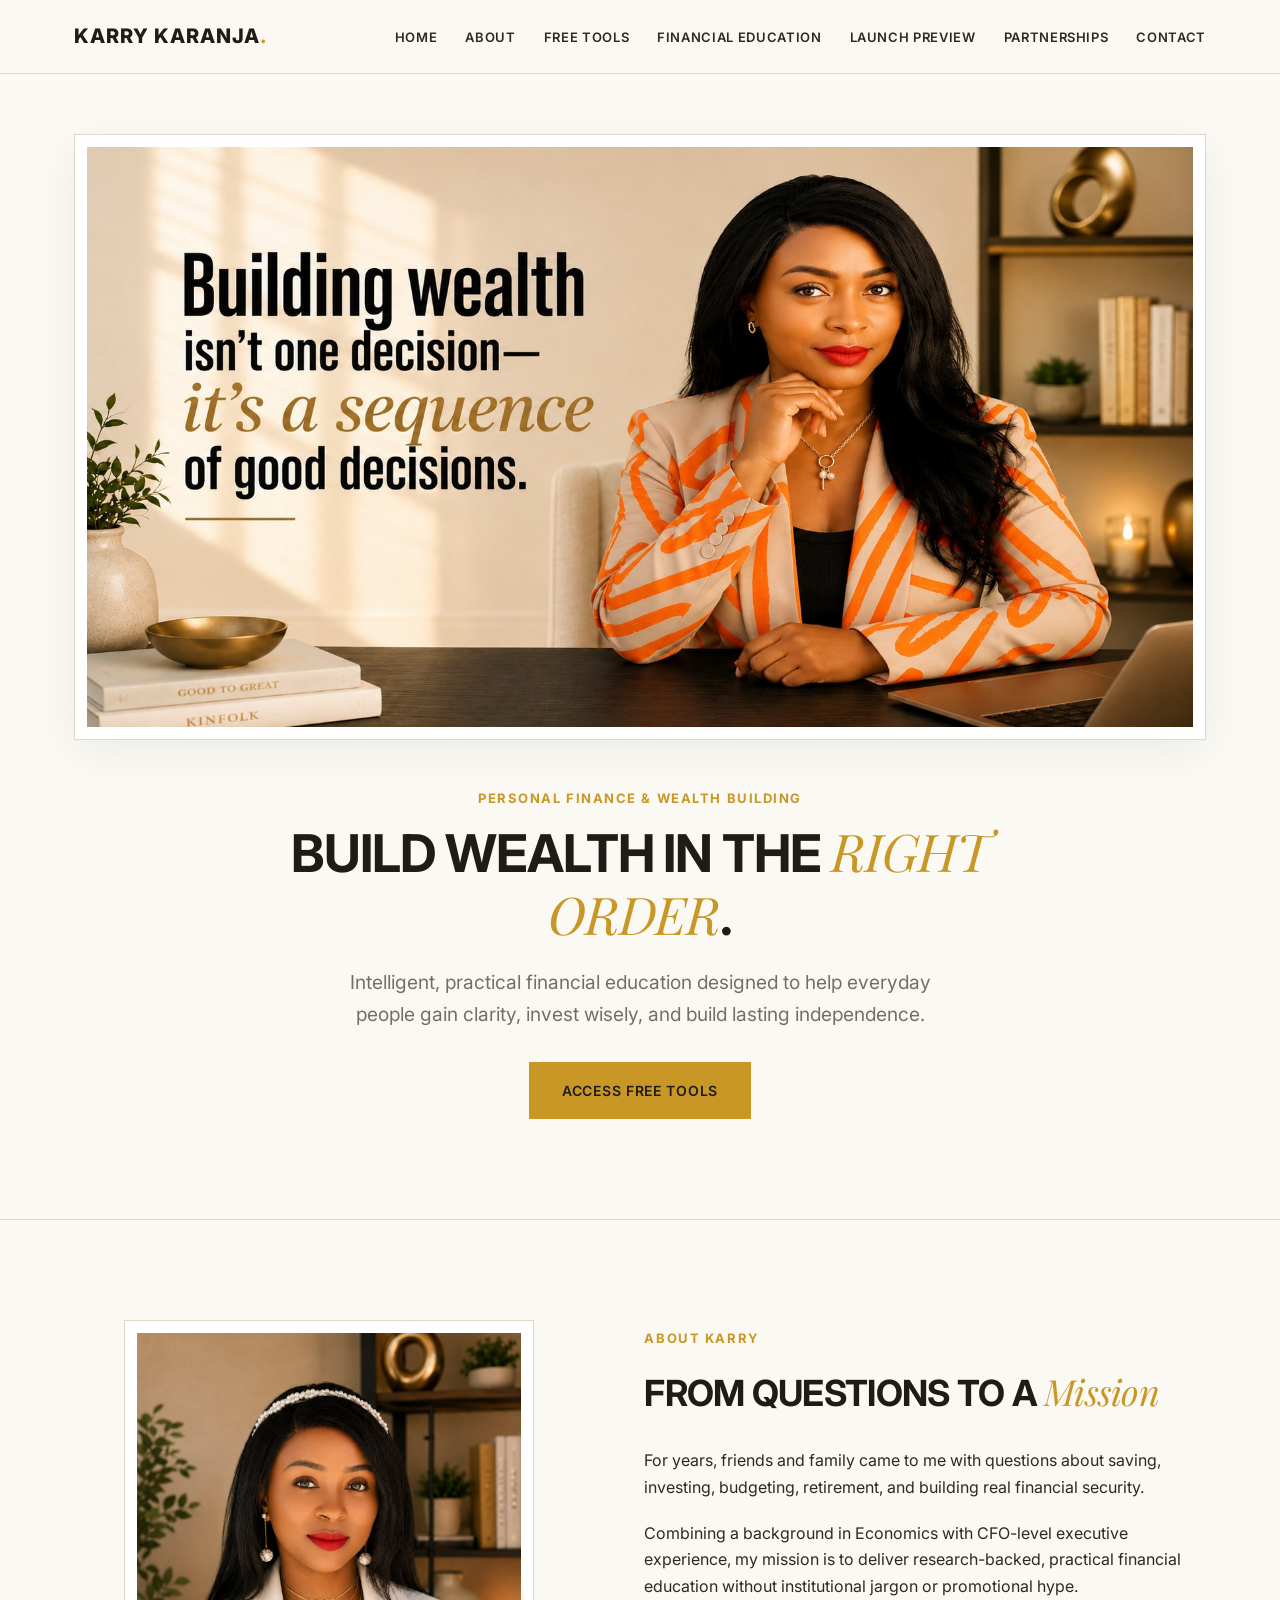
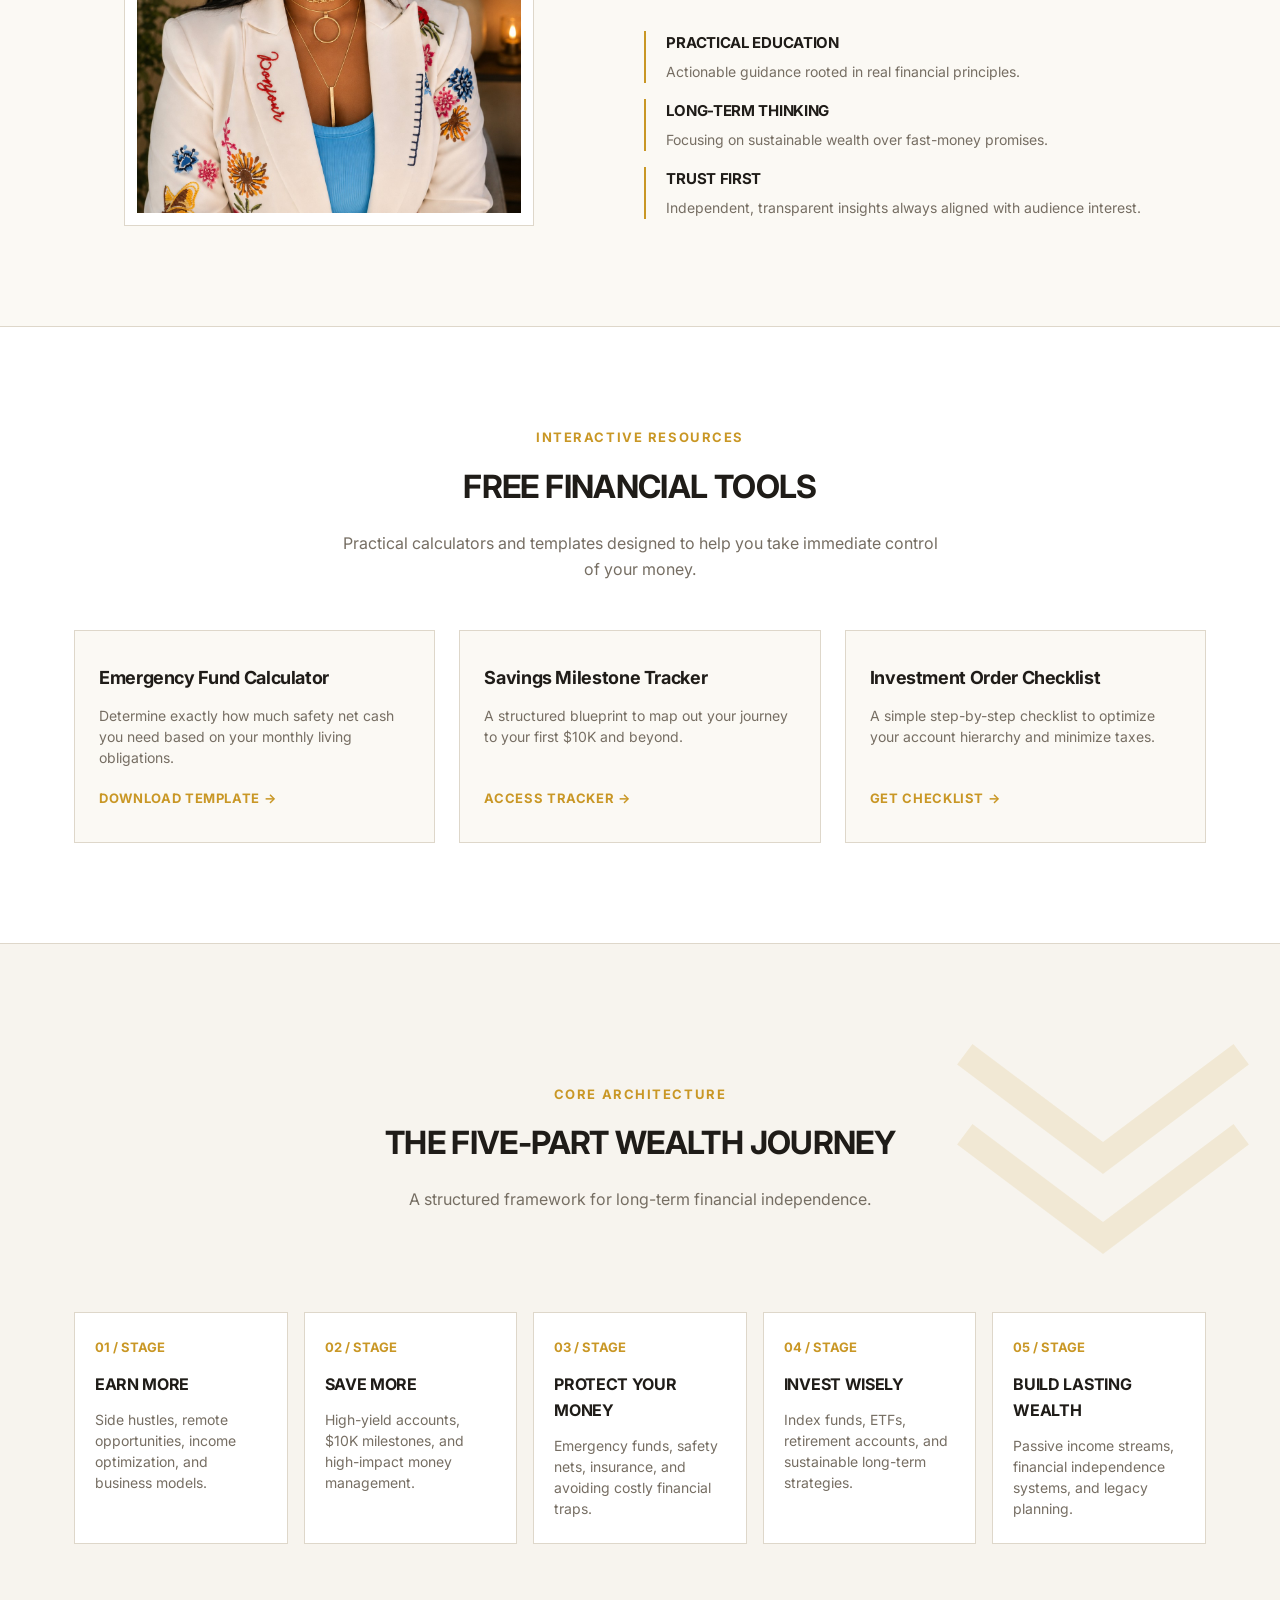
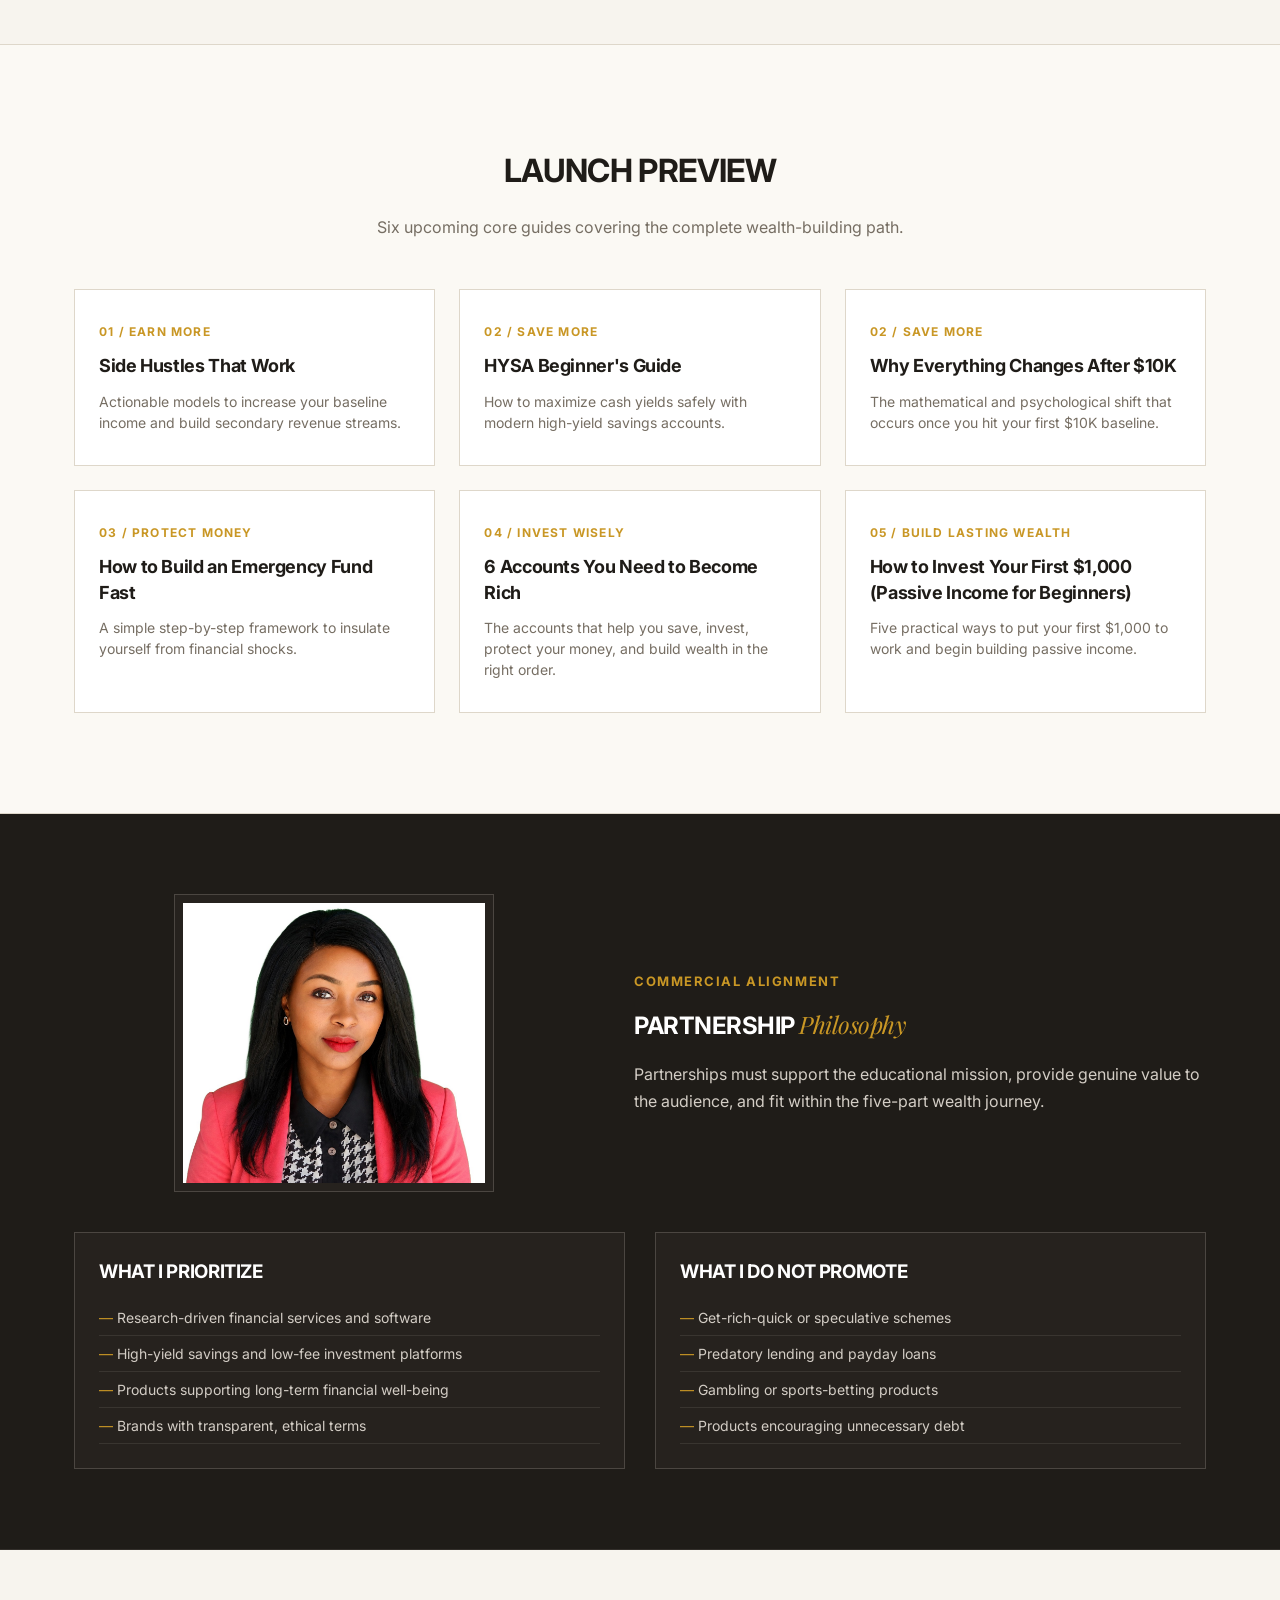
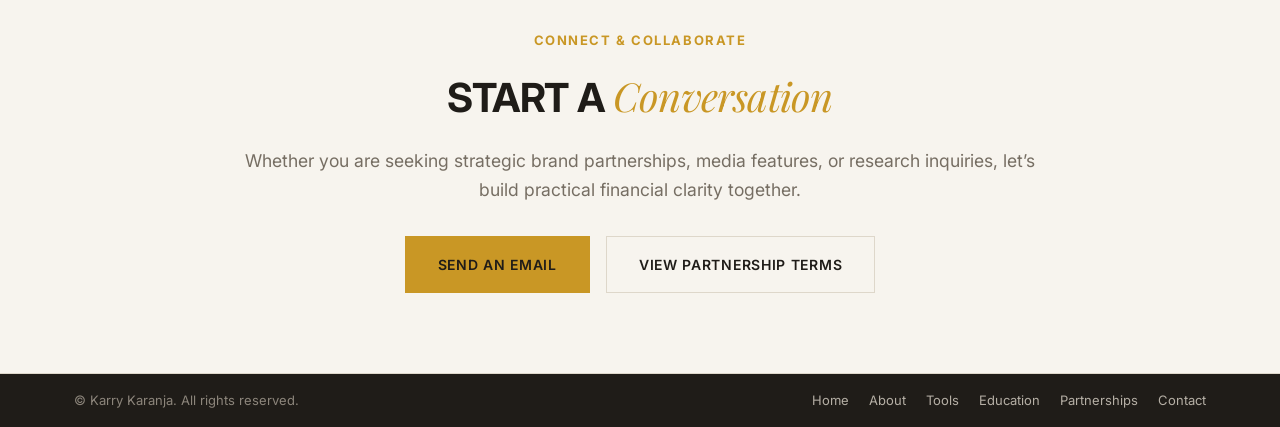
==== index.html @ 1a150bda "Update index.html" ====
<!DOCTYPE html>
<html lang="en">
<head>
    <meta charset="UTF-8">
    <meta name="viewport" content="width=device-width, initial-scale=1.0">
    <title>Karry Karanja — Personal Finance & Wealth Building</title>

    <!-- Google Fonts -->
    <link rel="preconnect" href="https://fonts.googleapis.com">
    <link rel="preconnect" href="https://fonts.gstatic.com" crossorigin>
    <link href="https://fonts.googleapis.com/css2?family=Inter:wght@400;500;600;700;800&family=Playfair+Display:ital,wght@0,600;1,400&display=swap" rel="stylesheet">
    
    <style>
        /* ----------------------------------------------------
           1. BRAND COLOUR SYSTEM
        ---------------------------------------------------- */
        :root {
            --mustard: #C99725;
            --ivory: #FBF9F4;
            --white: #FFFFFF;
            --black: #1F1C18;
            --charcoal: #2D2924;
            --muted-charcoal: #766E63;
            --soft-ivory: #F7F4EE;
            --mustard-tint: #F3E8CD;
            --border: #DED7CA;
            
            --font-sans: 'Inter', -apple-system, BlinkMacSystemFont, sans-serif;
            --font-serif: 'Playfair Display', Georgia, serif;
        }

        /* ----------------------------------------------------
           2. BASE STYLES
        ---------------------------------------------------- */
        * {
            box-sizing: border-box;
            margin: 0;
            padding: 0;
        }

        html {
            scroll-behavior: smooth;
        }

        body {
            background-color: var(--ivory);
            color: var(--charcoal);
            font-family: var(--font-sans);
            font-size: 16px;
            line-height: 1.65;
            -webkit-font-smoothing: antialiased;
            overflow-x: hidden;
        }

        a {
            color: inherit;
            text-decoration: none;
        }

        img {
            width: 100%;
            height: auto;
            display: block;
            object-fit: cover;
        }

        .container {
            max-width: 1180px;
            margin: 0 auto;
            padding: 0 24px;
        }

        /* Typography */
        h1, h2, h3, h4 {
            color: var(--black);
            font-weight: 700;
            letter-spacing: -0.02em;
            text-transform: uppercase;
        }

        .serif-accent {
            font-family: var(--font-serif);
            font-style: italic;
            font-weight: 400;
            text-transform: none;
            color: var(--mustard);
        }

        .eyebrow {
            font-size: 0.8125rem;
            font-weight: 700;
            text-transform: uppercase;
            letter-spacing: 0.12em;
            color: var(--mustard);
            margin-bottom: 12px;
            display: block;
        }

        /* Buttons */
        .btn {
            display: inline-block;
            background-color: var(--mustard);
            color: var(--black);
            font-weight: 600;
            font-size: 0.875rem;
            letter-spacing: 0.05em;
            text-transform: uppercase;
            padding: 16px 32px;
            border: 1px solid var(--mustard);
            transition: all 0.3s cubic-bezier(0.16, 1, 0.3, 1);
            cursor: pointer;
        }

        .btn:hover {
            background-color: var(--black);
            color: var(--white);
            border-color: var(--black);
            transform: translateY(-2px);
            box-shadow: 0 4px 12px rgba(0,0,0,0.15);
        }

        /* ----------------------------------------------------
           3. ANIMATION CLASSES
        ---------------------------------------------------- */
        .fade-in {
            opacity: 0;
            transform: translateY(30px);
            transition: opacity 0.8s ease-out, transform 0.8s ease-out;
        }

        .fade-in.appear {
            opacity: 1;
            transform: translateY(0);
        }

        .stagger-1 { transition-delay: 0.1s; }
        .stagger-2 { transition-delay: 0.2s; }
        .stagger-3 { transition-delay: 0.3s; }
        .stagger-4 { transition-delay: 0.4s; }
        .stagger-5 { transition-delay: 0.5s; }
        .stagger-6 { transition-delay: 0.6s; }

        /* ----------------------------------------------------
           4. NAVIGATION & MOBILE MENU
        ---------------------------------------------------- */
        .site-header {
            background-color: rgba(251, 249, 244, 0.95);
            backdrop-filter: blur(8px);
            border-bottom: 1px solid var(--border);
            position: sticky;
            top: 0;
            z-index: 1000;
            padding: 20px 0;
        }

        .nav-wrapper {
            display: flex;
            justify-content: space-between;
            align-items: center;
            position: relative;
        }

        .logo {
            font-weight: 800;
            font-size: 1.25rem;
            letter-spacing: 0.05em;
            color: var(--black);
        }

        .logo span {
            color: var(--mustard);
        }

        .nav-links {
            display: flex;
            gap: 28px;
            list-style: none;
            align-items: center;
        }

        .nav-links a {
            font-size: 0.8125rem;
            font-weight: 600;
            text-transform: uppercase;
            letter-spacing: 0.05em;
            color: var(--charcoal);
            position: relative;
            padding-bottom: 4px;
        }

        .nav-links a::after {
            content: '';
            position: absolute;
            bottom: 0;
            left: 0;
            width: 0%;
            height: 2px;
            background-color: var(--mustard);
            transition: width 0.3s ease;
        }

        .nav-links a:hover::after {
            width: 100%;
        }

        .mobile-menu-toggle {
            display: none;
            width: 44px;
            height: 44px;
            border: 1px solid var(--border);
            background-color: var(--white);
            color: var(--black);
            align-items: center;
            justify-content: center;
            flex-direction: column;
            gap: 5px;
            cursor: pointer;
            transition: all 0.3s ease;
            z-index: 1001;
        }

        .mobile-menu-toggle span {
            display: block;
            width: 22px;
            height: 2px;
            background-color: var(--black);
            transition: all 0.3s ease;
        }

        /* ----------------------------------------------------
           5. HERO SECTION (HOME)
        ---------------------------------------------------- */
        .hero-standalone {
            padding: 60px 0 100px;
            border-bottom: 1px solid var(--border);
        }

        .hero-full-image-frame {
            width: 100%;
            max-width: 1180px;
            margin: 0 auto 48px auto;
            border: 1px solid var(--border);
            background-color: var(--white);
            padding: 12px;
            box-shadow: 0 12px 40px rgba(0,0,0,0.06);
            overflow: hidden;
            position: relative;
            transition: border-color 0.5s ease, box-shadow 0.5s ease;
        }

        .hero-full-image-frame:hover {
            border-color: var(--mustard);
            box-shadow: 0 20px 50px rgba(201, 151, 37, 0.12);
        }

        .hero-img-wrapper {
            overflow: hidden;
            width: 100%;
            height: 100%;
            position: relative;
        }

        .hero-full-image-frame img {
            width: 100%;
            height: auto;
            max-height: 580px;
            object-fit: cover;
            transform: scale(1.04);
            transition: transform 1.2s cubic-bezier(0.16, 1, 0.3, 1), filter 1.2s ease;
            filter: brightness(0.98);
        }

        .hero-full-image-frame.appear img {
            transform: scale(1);
            filter: brightness(1);
        }

        .hero-header-block {
            max-width: 860px;
            margin: 0 auto;
            text-align: center;
        }

        .hero-standalone .hero-title {
            font-size: 3.25rem;
            line-height: 1.15;
            margin-bottom: 20px;
        }

        .hero-standalone .hero-lead {
            font-size: 1.2rem;
            color: var(--muted-charcoal);
            margin: 0 auto 32px auto;
            max-width: 640px;
        }

        /* ----------------------------------------------------
           6. ABOUT SECTION
        ---------------------------------------------------- */
        .section-about {
            padding: 100px 0;
            border-bottom: 1px solid var(--border);
        }

        .about-grid {
            display: grid;
            grid-template-columns: 1fr 1.1fr;
            gap: 60px;
            align-items: center;
        }

        .about-image-frame {
            border: 1px solid var(--border);
            padding: 12px;
            background-color: var(--white);
            max-width: 420px;
            margin: 0 auto;
        }

        .about-image-crop {
            width: 100%;
            height: 480px;
            overflow: hidden;
        }

        .about-image-crop img {
            width: 100%;
            height: 100%;
            object-fit: cover;
            object-position: center 15%;
        }

        .about-content h2 {
            font-size: 2.25rem;
            margin-bottom: 24px;
        }

        .about-content p {
            margin-bottom: 20px;
            color: var(--charcoal);
        }

        .principles-list {
            margin-top: 32px;
            display: grid;
            gap: 16px;
        }

        .principle-item {
            padding-left: 20px;
            border-left: 2px solid var(--mustard);
        }

        .principle-item h4 {
            font-size: 0.9375rem;
            margin-bottom: 4px;
        }

        .principle-item p {
            font-size: 0.875rem;
            color: var(--muted-charcoal);
            margin: 0;
        }

        /* ----------------------------------------------------
           7. FREE TOOLS SECTION
        ---------------------------------------------------- */
        .section-tools {
            padding: 100px 0;
            background-color: var(--white);
            border-bottom: 1px solid var(--border);
        }

        .tools-grid {
            display: grid;
            grid-template-columns: repeat(3, 1fr);
            gap: 24px;
            margin-top: 48px;
        }

        .tool-card {
            background-color: var(--ivory);
            border: 1px solid var(--border);
            padding: 32px 24px;
            transition: all 0.3s ease;
            display: flex;
            flex-direction: column;
            justify-content: space-between;
        }

        .tool-card:hover {
            transform: translateY(-4px);
            border-color: var(--mustard);
            box-shadow: 0 8px 20px rgba(0,0,0,0.04);
        }

        .tool-card h3 {
            font-size: 1.125rem;
            margin-bottom: 12px;
            text-transform: none;
        }

        .tool-card p {
            font-size: 0.875rem;
            color: var(--muted-charcoal);
            line-height: 1.5;
            margin-bottom: 20px;
        }

        .tool-link {
            font-size: 0.8125rem;
            font-weight: 700;
            text-transform: uppercase;
            letter-spacing: 0.05em;
            color: var(--mustard);
            display: inline-flex;
            align-items: center;
            gap: 6px;
        }

        /* ----------------------------------------------------
           8. FINANCIAL EDUCATION (WEALTH JOURNEY)
        ---------------------------------------------------- */
        .section-journey {
            padding: 100px 0;
            background-color: var(--soft-ivory);
            border-bottom: 1px solid var(--border);
            position: relative;
            overflow: hidden;
        }

        .journey-header-wrap {
            position: relative;
            padding: 40px 20px;
            margin-bottom: 40px;
        }

        .chevron-watermark {
            position: absolute;
            top: 50%;
            right: -5%;
            transform: translateY(-50%);
            width: 320px;
            height: auto;
            opacity: 0.12;
            pointer-events: none;
            z-index: 1;
        }

        .journey-header-content {
            position: relative;
            z-index: 2;
        }

        .section-title {
            font-size: 2rem;
            text-align: center;
            margin-bottom: 16px;
        }

        .section-subtitle {
            text-align: center;
            color: var(--muted-charcoal);
            margin-bottom: 20px;
            max-width: 600px;
            margin-left: auto;
            margin-right: auto;
        }

        .journey-grid {
            display: grid;
            grid-template-columns: repeat(5, 1fr);
            gap: 16px;
            position: relative;
            z-index: 2;
        }

        .journey-card {
            background-color: var(--white);
            border: 1px solid var(--border);
            padding: 24px 20px;
            transition: all 0.3s ease;
        }

        .journey-card:hover {
            transform: translateY(-6px);
            border-color: var(--mustard);
            box-shadow: 0 12px 24px rgba(0,0,0,0.06);
        }

        .journey-num {
            font-size: 0.8125rem;
            font-weight: 700;
            color: var(--mustard);
            margin-bottom: 12px;
        }

        .journey-card h3 {
            font-size: 1rem;
            margin-bottom: 12px;
        }

        .journey-card p {
            font-size: 0.875rem;
            color: var(--muted-charcoal);
            line-height: 1.5;
        }

        /* ----------------------------------------------------
           9. LAUNCH PREVIEW SECTION
        ---------------------------------------------------- */
        .section-education {
            padding: 100px 0;
            border-bottom: 1px solid var(--border);
        }

        .resources-grid {
            display: grid;
            grid-template-columns: repeat(3, 1fr);
            gap: 24px;
            margin-top: 48px;
        }

        .resource-card {
            background-color: var(--white);
            border: 1px solid var(--border);
            padding: 32px 24px;
            transition: all 0.3s ease;
        }

        .resource-card:hover {
            transform: translateY(-4px);
            border-color: var(--mustard);
            box-shadow: 0 8px 20px rgba(0,0,0,0.04);
        }

        .resource-tag {
            font-size: 0.75rem;
            font-weight: 700;
            letter-spacing: 0.1em;
            text-transform: uppercase;
            color: var(--mustard);
            margin-bottom: 12px;
            display: block;
        }

        .resource-card h3 {
            font-size: 1.125rem;
            margin-bottom: 12px;
            text-transform: none;
            line-height: 1.4;
        }

        .resource-card p {
            font-size: 0.875rem;
            color: var(--muted-charcoal);
            line-height: 1.5;
        }

        /* ----------------------------------------------------
           10. PARTNERSHIPS / COMMERCIAL ALIGNMENT
        ---------------------------------------------------- */
        .section-partnerships {
            padding: 80px 0;
            background-color: var(--black);
            color: var(--ivory);
            border-bottom: 1px solid rgba(222, 215, 202, 0.1);
        }

        .section-partnerships h2, 
        .section-partnerships h3 {
            color: var(--white);
        }

        .partnership-main-wrap {
            display: grid;
            grid-template-columns: 1fr 1.1fr;
            gap: 40px;
            align-items: center;
            margin-bottom: 40px;
        }

        .partnership-image-frame {
            border: 1px solid rgba(222, 215, 202, 0.2);
            padding: 8px;
            background-color: #26221E;
            max-width: 320px; /* Constrained on desktop */
            margin: 0 auto;
            width: 100%;
        }

        .partnership-crop {
            width: 100%;
            height: 280px;
            overflow: hidden;
            line-height: 0;
        }

        .partnership-crop img {
            width: 100%;
            height: 100%;
            object-fit: cover;
            object-position: center top;
        }

        .partnerships-grid {
            display: grid;
            grid-template-columns: 1fr 1fr;
            gap: 30px;
            margin-top: 20px;
        }

        .partnership-box {
            border: 1px solid rgba(222, 215, 202, 0.2);
            padding: 24px;
            background-color: #26221E;
        }

        .partnership-box ul {
            list-style: none;
            margin-top: 12px;
        }

        .partnership-box li {
            padding: 6px 0;
            border-bottom: 1px solid rgba(222, 215, 202, 0.1);
            font-size: 0.875rem;
            color: #D3CDC5;
        }

        .partnership-box li::before {
            content: "— ";
            color: var(--mustard);
        }

        /* ----------------------------------------------------
           11. FULL-WIDTH CONTACT SECTION
        ---------------------------------------------------- */
        .section-contact-full {
            width: 100%;
            background-color: var(--soft-ivory);
            color: var(--black);
            padding: 80px 0;
            border-bottom: 1px solid var(--border);
            text-align: center;
        }

        .contact-content-wrap {
            max-width: 820px;
            margin: 0 auto;
        }

        .contact-content-wrap h2 {
            color: var(--black);
            font-size: 2.5rem;
            margin-bottom: 16px;
        }

        .contact-lead {
            color: var(--muted-charcoal);
            font-size: 1.1rem;
            margin-bottom: 32px;
            line-height: 1.6;
        }

        .contact-actions {
            display: flex;
            justify-content: center;
            gap: 16px;
            align-items: center;
            flex-wrap: wrap;
        }

        .btn-secondary-light {
            display: inline-block;
            background-color: transparent;
            color: var(--black);
            font-weight: 600;
            font-size: 0.875rem;
            letter-spacing: 0.05em;
            text-transform: uppercase;
            padding: 16px 32px;
            border: 1px solid var(--border);
            transition: all 0.3s ease;
        }

        .btn-secondary-light:hover {
            border-color: var(--black);
            background-color: var(--black);
            color: var(--white);
        }

        /* ----------------------------------------------------
           12. COMPACT FOOTER
        ---------------------------------------------------- */
        .compact-footer {
            background-color: var(--black);
            color: #B5AFA5;
            padding: 16px 0;
            font-size: 0.8125rem;
        }

        .footer-content {
            display: flex;
            justify-content: space-between;
            align-items: center;
        }

        .footer-content p {
            margin: 0;
            color: #8C857B;
        }

        .footer-links {
            display: flex;
            gap: 20px;
            list-style: none;
            margin: 0;
            padding: 0;
        }

        .footer-links a {
            color: #B5AFA5;
            transition: color 0.2s ease;
        }

        .footer-links a:hover {
            color: var(--mustard);
        }

        /* ----------------------------------------------------
           13. BACK TO TOP BUTTON
        ---------------------------------------------------- */
        .back-to-top {
            position: fixed;
            right: 28px;
            bottom: 28px;
            width: 38px;
            height: 38px;
            display: flex;
            align-items: center;
            justify-content: center;
            background-color: var(--mustard);
            color: var(--black);
            border: 1px solid var(--mustard);
            border-radius: 50%;
            font-size: 1rem;
            font-weight: 700;
            line-height: 1;
            cursor: pointer;
            z-index: 999;
            opacity: 0;
            visibility: hidden;
            transform: translateY(15px);
            transition: all 0.3s ease;
            box-shadow: 0 4px 12px rgba(0, 0, 0, 0.12);
        }

        .back-to-top.show {
            opacity: 0.9;
            visibility: visible;
            transform: translateY(0);
        }

        .back-to-top:hover {
            opacity: 1;
            background-color: var(--black);
            color: var(--white);
            border-color: var(--black);
            transform: translateY(-2px);
        }

        /* ----------------------------------------------------
           14. RESPONSIVE DESIGN & MOBILE MENU
        ---------------------------------------------------- */
        @media (max-width: 992px) {
            .mobile-menu-toggle {
                display: flex;
            }

            .nav-links {
                display: none;
                flex-direction: column;
                position: absolute;
                top: 100%;
                left: 0;
                width: 100%;
                background-color: var(--white);
                border-bottom: 1px solid var(--border);
                padding: 24px;
                gap: 20px;
                align-items: flex-start;
                box-shadow: 0 10px 20px rgba(0,0,0,0.05);
            }

            .nav-links.active {
                display: flex;
            }

            .journey-grid {
                grid-template-columns: repeat(2, 1fr);
            }
            .tools-grid,
            .resources-grid {
                grid-template-columns: repeat(2, 1fr);
            }
            .about-grid,
            .partnership-main-wrap,
            .partnerships-grid {
                grid-template-columns: 1fr;
            }

            /* Full width for partnership image on mobile screens */
            .partnership-image-frame {
                max-width: 100%;
            }

            .partnership-crop {
                height: 360px; /* Expands height proportionally for mobile banner effect */
            }
        }

        @media (max-width: 600px) {
            .hero-standalone .hero-title {
                font-size: 2.25rem;
            }
            .journey-grid,
            .tools-grid,
            .resources-grid {
                grid-template-columns: 1fr;
            }
            .footer-content {
                flex-direction: column;
                gap: 12px;
                text-align: center;
            }
            .partnership-crop {
                height: 280px;
            }
        }
    </style>
</head>

<body>

    <!-- NAVIGATION -->
    <header class="site-header">
        <div class="container nav-wrapper">
            <a href="#home" class="logo">
                KARRY KARANJA<span>.</span>
            </a>

            <button class="mobile-menu-toggle" id="mobileMenuToggle" type="button" aria-label="Toggle navigation menu">
                <span></span>
                <span></span>
                <span></span>
            </button>

            <ul class="nav-links" id="mainNavigation">
                <li><a href="#home">Home</a></li>
                <li><a href="#about">About</a></li>
                <li><a href="#tools">Free Tools</a></li>
                <li><a href="#education">Financial Education</a></li>
                <li><a href="#preview">Launch Preview</a></li>
                <li><a href="#partnerships">Partnerships</a></li>
                <li><a href="#contact">Contact</a></li>
            </ul>
        </div>
    </header>

    <!-- 1. HOME SECTION -->
    <section id="home" class="hero-standalone">
        <div class="container">
            <div class="hero-full-image-frame fade-in">
                <div class="hero-img-wrapper">
                    <img src="images/hero.jpg" alt="Building Wealth - Karry Karanja Hero Banner">
                </div>
            </div>

            <div class="hero-header-block fade-in stagger-2">
                <span class="eyebrow">Personal Finance & Wealth Building</span>
                <h1 class="hero-title">
                    BUILD WEALTH IN THE <span class="serif-accent">RIGHT ORDER</span>.
                </h1>
                <p class="hero-lead">
                    Intelligent, practical financial education designed to help everyday people gain clarity, invest wisely, and build lasting independence.
                </p>
                <a href="#tools" class="btn">Access Free Tools</a>
            </div>
        </div>
    </section>

    <!-- 2. ABOUT SECTION -->
    <section id="about" class="section-about">
        <div class="container about-grid">
            <div class="about-image-frame fade-in">
                <div class="about-image-crop">
                    <img src="images/K2.jpg" alt="Karry Karanja Profile Picture">
                </div>
            </div>

            <div class="about-content fade-in stagger-2">
                <span class="eyebrow">About Karry</span>
                <h2>From Questions to a <span class="serif-accent">Mission</span></h2>
                <p>For years, friends and family came to me with questions about saving, investing, budgeting, retirement, and building real financial security.</p>
                <p>Combining a background in Economics with CFO-level executive experience, my mission is to deliver research-backed, practical financial education without institutional jargon or promotional hype.</p>

                <div class="principles-list">
                    <div class="principle-item">
                        <h4>Practical Education</h4>
                        <p>Actionable guidance rooted in real financial principles.</p>
                    </div>
                    <div class="principle-item">
                        <h4>Long-Term Thinking</h4>
                        <p>Focusing on sustainable wealth over fast-money promises.</p>
                    </div>
                    <div class="principle-item">
                        <h4>Trust First</h4>
                        <p>Independent, transparent insights always aligned with audience interest.</p>
                    </div>
                </div>
            </div>
        </div>
    </section>

    <!-- 3. FREE TOOLS SECTION -->
    <section id="tools" class="section-tools">
        <div class="container">
            <span class="eyebrow fade-in" style="text-align: center;">Interactive Resources</span>
            <h2 class="section-title fade-in">Free Financial Tools</h2>
            <p class="section-subtitle fade-in">Practical calculators and templates designed to help you take immediate control of your money.</p>

            <div class="tools-grid">
                <div class="tool-card fade-in stagger-1">
                    <div>
                        <h3>Emergency Fund Calculator</h3>
                        <p>Determine exactly how much safety net cash you need based on your monthly living obligations.</p>
                    </div>
                    <a href="#contact" class="tool-link">Download Template →</a>
                </div>

                <div class="tool-card fade-in stagger-2">
                    <div>
                        <h3>Savings Milestone Tracker</h3>
                        <p>A structured blueprint to map out your journey to your first $10K and beyond.</p>
                    </div>
                    <a href="#contact" class="tool-link">Access Tracker →</a>
                </div>

                <div class="tool-card fade-in stagger-3">
                    <div>
                        <h3>Investment Order Checklist</h3>
                        <p>A simple step-by-step checklist to optimize your account hierarchy and minimize taxes.</p>
                    </div>
                    <a href="#contact" class="tool-link">Get Checklist →</a>
                </div>
            </div>
        </div>
    </section>

    <!-- 4. FINANCIAL EDUCATION SECTION (WEALTH JOURNEY) -->
    <section id="education" class="section-journey">
        <div class="container">
            <div class="journey-header-wrap">
                <svg class="chevron-watermark" viewBox="0 0 200 200" fill="none" xmlns="http://www.w3.org/2000/svg">
                    <path d="M20 40 L100 100 L180 40" stroke="#C99725" stroke-width="16" stroke-linecap="square" stroke-linejoin="miter"/>
                    <path d="M20 90 L100 150 L180 90" stroke="#C99725" stroke-width="16" stroke-linecap="square" stroke-linejoin="miter"/>
                </svg>

                <div class="journey-header-content">
                    <span class="eyebrow fade-in" style="text-align: center;">Core Architecture</span>
                    <h2 class="section-title fade-in">The Five-Part Wealth Journey</h2>
                    <p class="section-subtitle fade-in">A structured framework for long-term financial independence.</p>
                </div>
            </div>
            
            <div class="journey-grid">
                <div class="journey-card fade-in stagger-1">
                    <div class="journey-num">01 / STAGE</div>
                    <h3>Earn More</h3>
                    <p>Side hustles, remote opportunities, income optimization, and business models.</p>
                </div>

                <div class="journey-card fade-in stagger-2">
                    <div class="journey-num">02 / STAGE</div>
                    <h3>Save More</h3>
                    <p>High-yield accounts, $10K milestones, and high-impact money management.</p>
                </div>

                <div class="journey-card fade-in stagger-3">
                    <div class="journey-num">03 / STAGE</div>
                    <h3>Protect Your Money</h3>
                    <p>Emergency funds, safety nets, insurance, and avoiding costly financial traps.</p>
                </div>

                <div class="journey-card fade-in stagger-4">
                    <div class="journey-num">04 / STAGE</div>
                    <h3>Invest Wisely</h3>
                    <p>Index funds, ETFs, retirement accounts, and sustainable long-term strategies.</p>
                </div>

                <div class="journey-card fade-in stagger-5">
                    <div class="journey-num">05 / STAGE</div>
                    <h3>Build Lasting Wealth</h3>
                    <p>Passive income streams, financial independence systems, and legacy planning.</p>
                </div>
            </div>
        </div>
    </section>

    <!-- 5. LAUNCH PREVIEW SECTION -->
    <section id="preview" class="section-education">
        <div class="container">
            <h2 class="section-title fade-in">Launch Preview</h2>
            <p class="section-subtitle fade-in" style="margin-bottom: 40px;">Six upcoming core guides covering the complete wealth-building path.</p>
            
            <div class="resources-grid">
                <div class="resource-card fade-in stagger-1">
                    <span class="resource-tag">01 / Earn More</span>
                    <h3>Side Hustles That Work</h3>
                    <p>Actionable models to increase your baseline income and build secondary revenue streams.</p>
                </div>

                <div class="resource-card fade-in stagger-2">
                    <span class="resource-tag">02 / Save More</span>
                    <h3>HYSA Beginner's Guide</h3>
                    <p>How to maximize cash yields safely with modern high-yield savings accounts.</p>
                </div>

                <div class="resource-card fade-in stagger-3">
                    <span class="resource-tag">02 / Save More</span>
                    <h3>Why Everything Changes After $10K</h3>
                    <p>The mathematical and psychological shift that occurs once you hit your first $10K baseline.</p>
                </div>

                <div class="resource-card fade-in stagger-4">
                    <span class="resource-tag">03 / Protect Money</span>
                    <h3>How to Build an Emergency Fund Fast</h3>
                    <p>A simple step-by-step framework to insulate yourself from financial shocks.</p>
                </div>

                <div class="resource-card fade-in stagger-5">
                    <span class="resource-tag">04 / Invest Wisely</span>
                    <h3>6 Accounts You Need to Become Rich</h3>
                    <p>The accounts that help you save, invest, protect your money, and build wealth in the right order.</p>
                </div>

                <div class="resource-card fade-in stagger-6">
                    <span class="resource-tag">05 / Build Lasting Wealth</span>
                    <h3>How to Invest Your First $1,000 (Passive Income for Beginners)</h3>
                    <p>Five practical ways to put your first $1,000 to work and begin building passive income.</p>
                </div>
            </div>
        </div>
    </section>

    <!-- 6. PARTNERSHIPS SECTION -->
    <section id="partnerships" class="section-partnerships">
        <div class="container">
            <div class="partnership-main-wrap">
                <!-- IMAGE FIRST -->
                <div class="partnership-image-frame fade-in">
                    <div class="partnership-crop">
                        <img src="images/K1.jpg" alt="Karry Karanja Commercial Alignment Portrait">
                    </div>
                </div>

                <!-- TEXT SECOND -->
                <div>
                    <span class="eyebrow fade-in stagger-2">Commercial Alignment</span>
                    <h2 class="fade-in stagger-2">Partnership <span class="serif-accent">Philosophy</span></h2>
                    <p class="fade-in stagger-2" style="color: #D3CDC5; max-width: 600px; margin-top: 16px;">Partnerships must support the educational mission, provide genuine value to the audience, and fit within the five-part wealth journey.</p>
                </div>
            </div>

            <div class="partnerships-grid">
                <div class="partnership-box fade-in stagger-1">
                    <h3>What I Prioritize</h3>
                    <ul>
                        <li>Research-driven financial services and software</li>
                        <li>High-yield savings and low-fee investment platforms</li>
                        <li>Products supporting long-term financial well-being</li>
                        <li>Brands with transparent, ethical terms</li>
                    </ul>
                </div>

                <div class="partnership-box fade-in stagger-2">
                    <h3>What I Do Not Promote</h3>
                    <ul>
                        <li>Get-rich-quick or speculative schemes</li>
                        <li>Predatory lending and payday loans</li>
                        <li>Gambling or sports-betting products</li>
                        <li>Products encouraging unnecessary debt</li>
                    </ul>
                </div>
            </div>
        </div>
    </section>

    <!-- CONTACT SECTION -->
    <section id="contact" class="section-contact-full">
        <div class="container">
            <div class="contact-content-wrap fade-in">
                <span class="eyebrow">Connect & Collaborate</span>
                <h2>Start a <span class="serif-accent">Conversation</span></h2>
                <p class="contact-lead">Whether you are seeking strategic brand partnerships, media features, or research inquiries, let’s build practical financial clarity together.</p>

                <div class="contact-actions">
                    <a href="mailto:karry@karrykaranja.com?subject=Inquiry%20via%20Website" target="_blank" class="btn">Send an Email</a>
                    <a href="#partnerships" class="btn-secondary-light">View Partnership Terms</a>
                </div>
            </div>
        </div>
    </section>

    <!-- FOOTER -->
    <footer class="compact-footer">
        <div class="container footer-content">
            <p>&copy; Karry Karanja. All rights reserved.</p>
            <ul class="footer-links">
                <li><a href="#home">Home</a></li>
                <li><a href="#about">About</a></li>
                <li><a href="#tools">Tools</a></li>
                <li><a href="#education">Education</a></li>
                <li><a href="#partnerships">Partnerships</a></li>
                <li><a href="#contact">Contact</a></li>
            </ul>
        </div>
    </footer>

    <!-- BACK TO TOP BUTTON -->
    <button id="backToTop" class="back-to-top" aria-label="Back to top" title="Back to top">↑</button>

    <!-- JAVASCRIPT -->
    <script>
        document.addEventListener('DOMContentLoaded', function() {
            /* Mobile Navigation Toggle */
            const menuToggle = document.getElementById('mobileMenuToggle');
            const navLinks = document.getElementById('mainNavigation');

            if (menuToggle && navLinks) {
                menuToggle.addEventListener('click', function() {
                    navLinks.classList.toggle('active');
                });

                /* Close menu when clicking a link */
                navLinks.querySelectorAll('a').forEach(link => {
                    link.addEventListener('click', () => {
                        navLinks.classList.remove('active');
                    });
                });
            }

            /* Scroll Animations */
            const faders = document.querySelectorAll('.fade-in');
            const appearOptions = { threshold: 0.15, rootMargin: "0px 0px -50px 0px" };

            const appearOnScroll = new IntersectionObserver(function(entries, observer) {
                entries.forEach(entry => {
                    if (!entry.isIntersecting) return;
                    entry.target.classList.add('appear');
                    observer.unobserve(entry.target);
                });
            }, appearOptions);

            faders.forEach(fader => appearOnScroll.observe(fader));

            /* Back to Top */
            const backToTop = document.getElementById('backToTop');
            window.addEventListener('scroll', function() {
                if (window.scrollY > 400) {
                    backToTop.classList.add('show');
                } else {
                    backToTop.classList.remove('show');
                }
            });

            backToTop.addEventListener('click', function() {
                window.scrollTo({ top: 0, behavior: 'smooth' });
            });
        });
    </script>
</body>
</html>
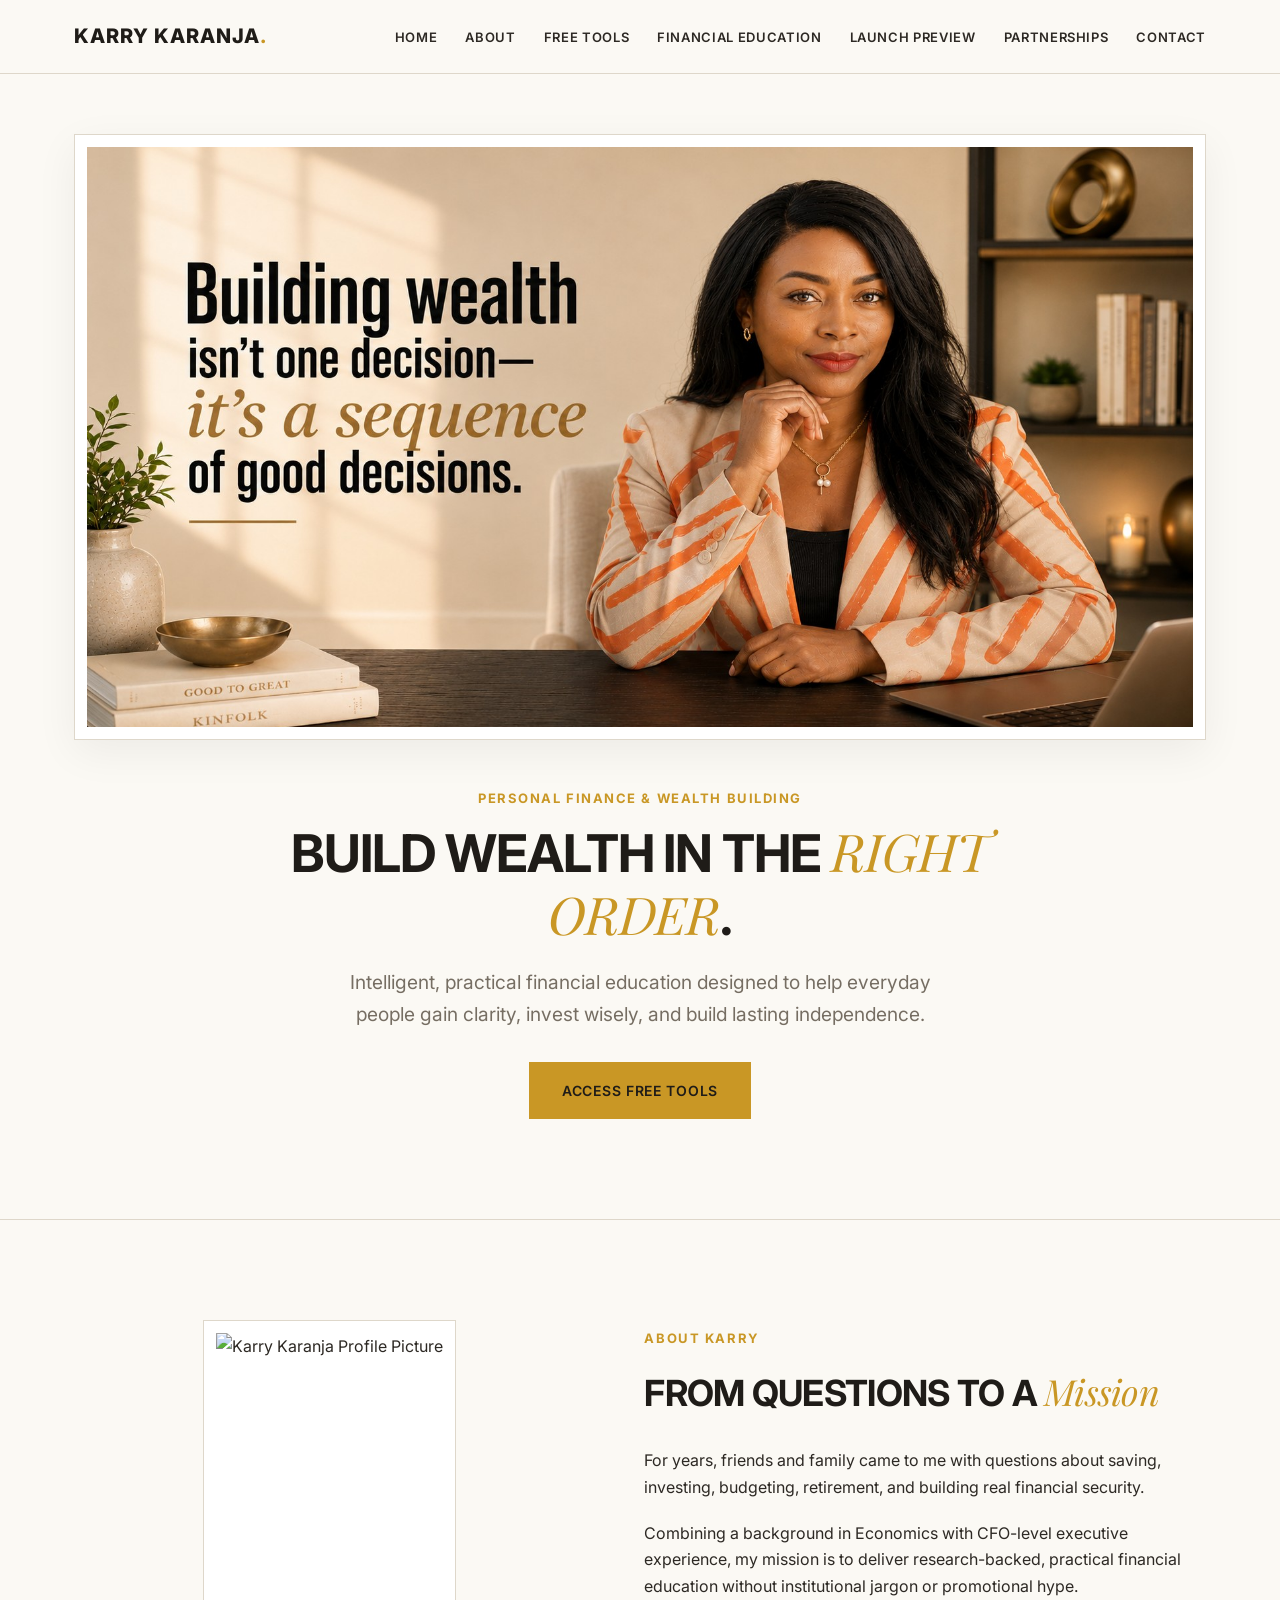
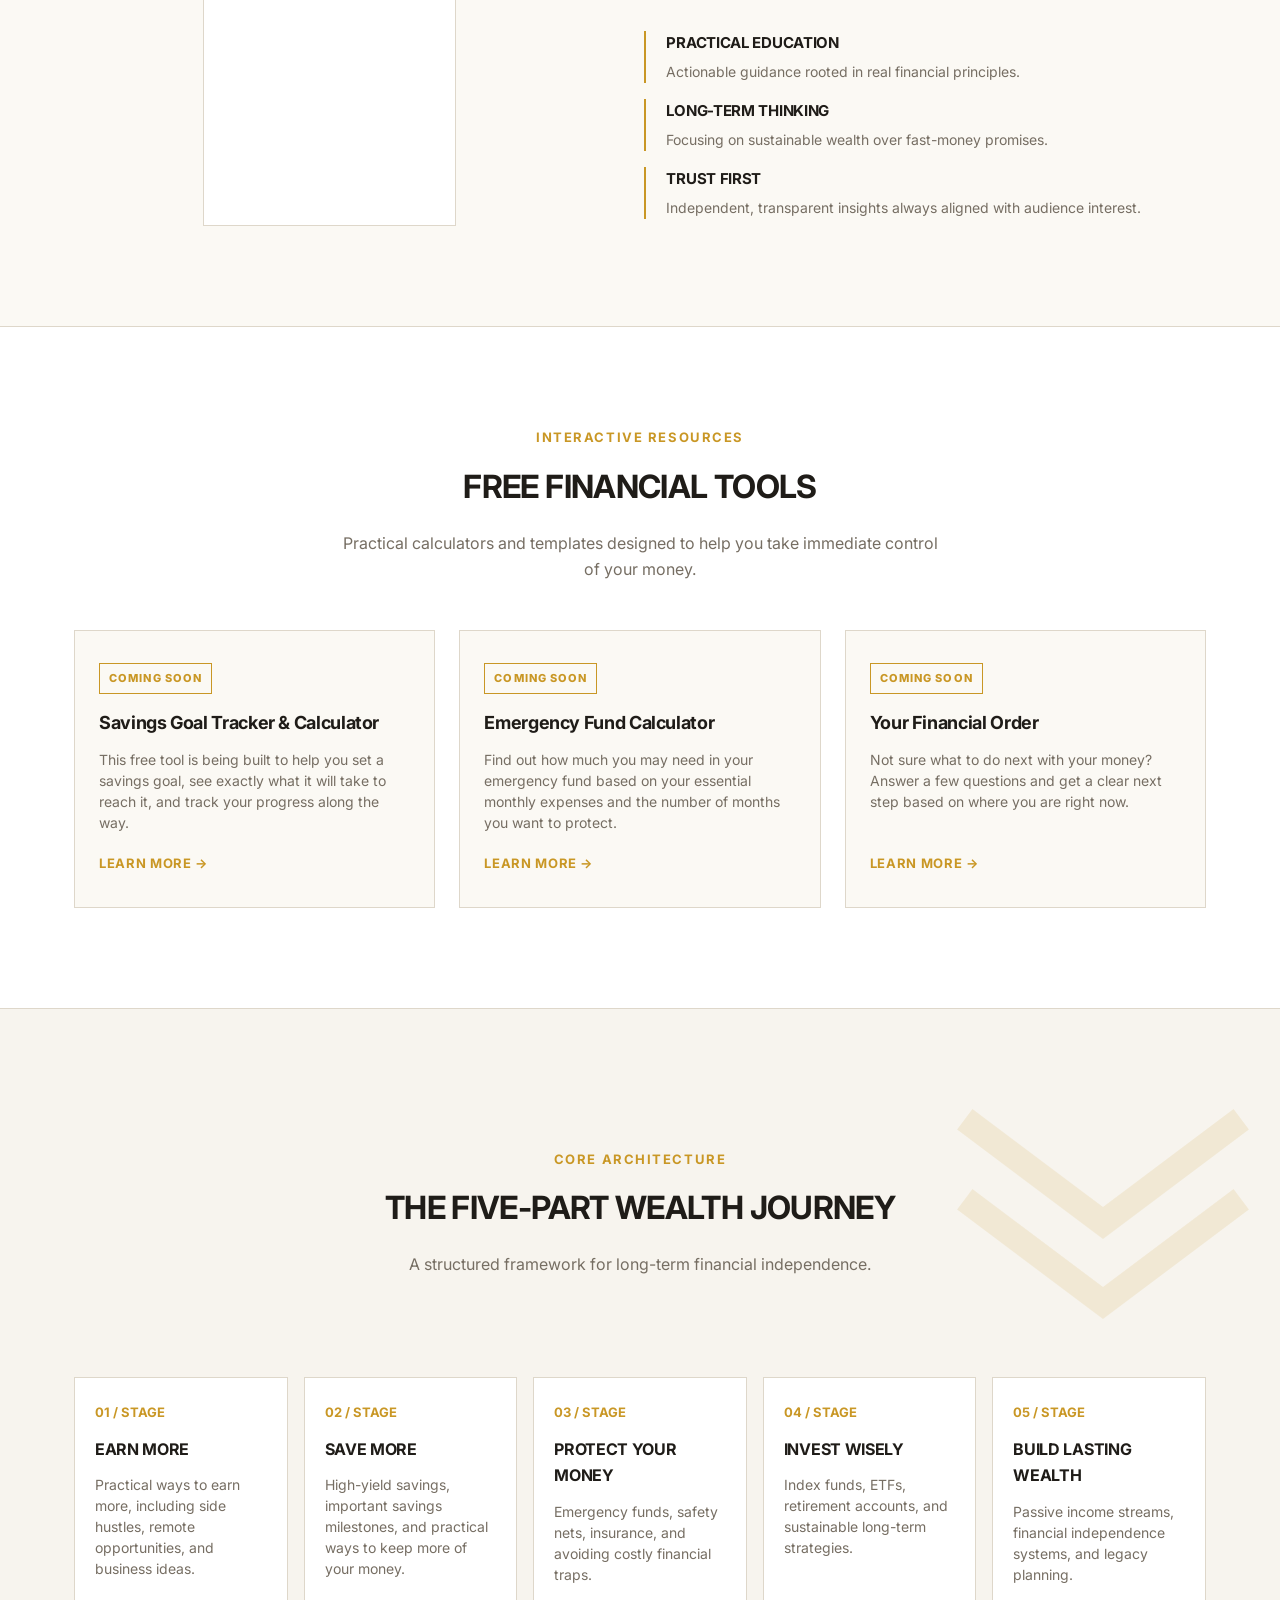
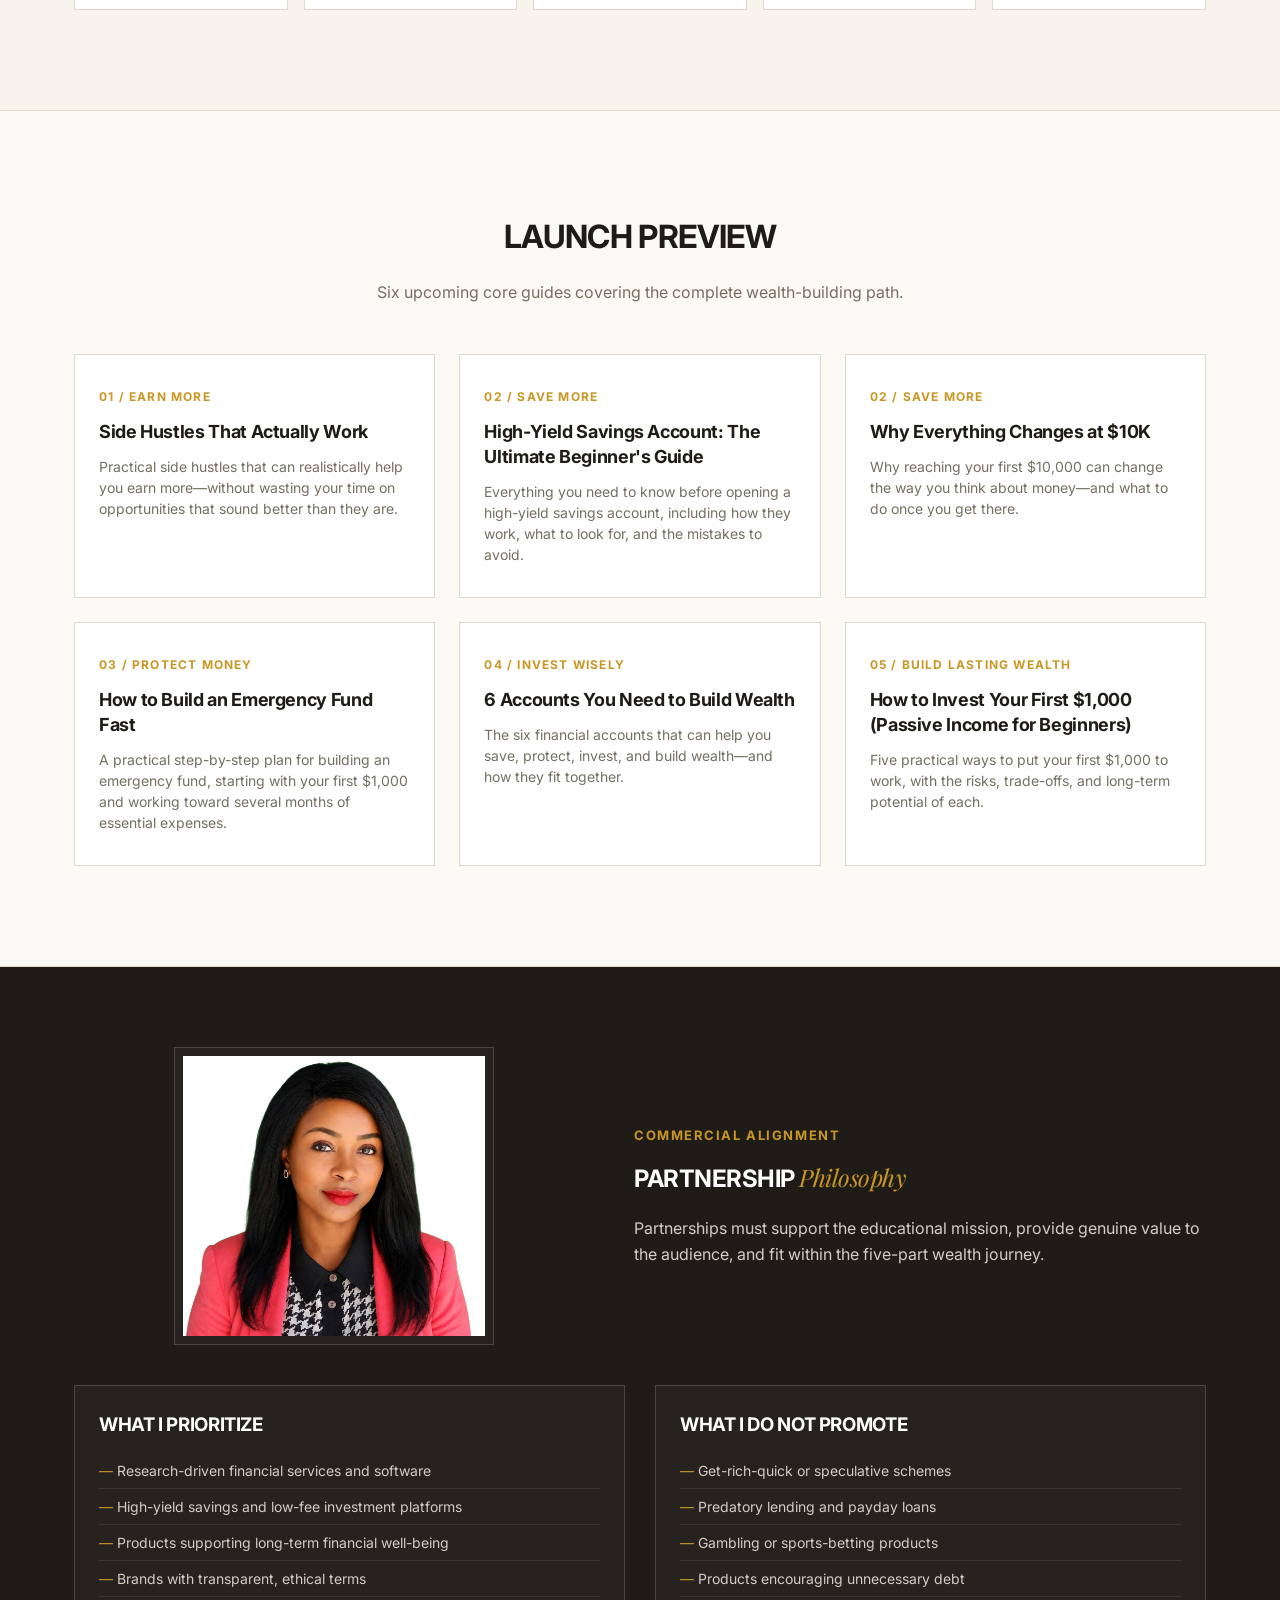
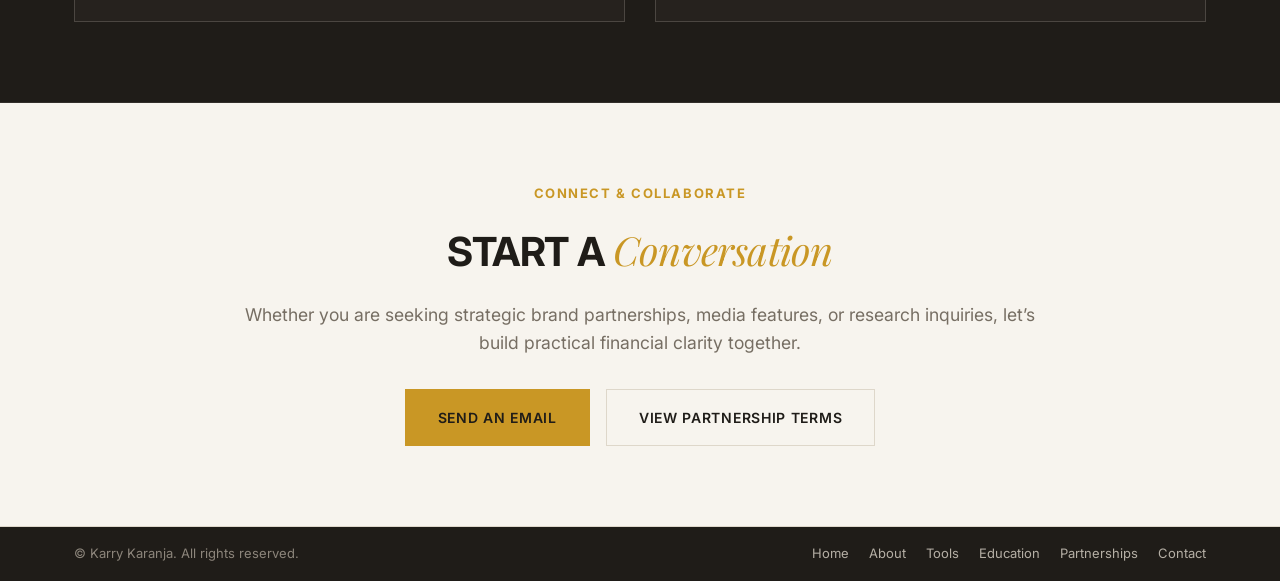
==== commit f9f8898e: "Update index.html" ====
--- a/index.html
+++ b/index.html
@@ -416,6 +416,24 @@
             display: inline-flex;
             align-items: center;
             gap: 6px;
+        }
+
+
+        .tool-status {
+            display: inline-block;
+            width: fit-content;
+            margin-bottom: 14px;
+            padding: 5px 9px;
+            border: 1px solid var(--mustard);
+            color: var(--mustard);
+            font-size: 0.6875rem;
+            font-weight: 800;
+            letter-spacing: 0.1em;
+            text-transform: uppercase;
+        }
+
+        .tool-link {
+            cursor: pointer;
         }
 
         /* ----------------------------------------------------
@@ -770,8 +788,73 @@
             transform: translateY(-2px);
         }
 
-        /* ----------------------------------------------------
-           14. RESPONSIVE DESIGN & MOBILE MENU
+
+        /* ----------------------------------------------------
+           14. COMING SOON MODAL
+        ---------------------------------------------------- */
+        .coming-soon-modal {
+            position: fixed;
+            inset: 0;
+            display: none;
+            align-items: center;
+            justify-content: center;
+            padding: 24px;
+            background: rgba(31, 28, 24, 0.62);
+            z-index: 2000;
+        }
+
+        .coming-soon-modal.active {
+            display: flex;
+        }
+
+        .coming-soon-dialog {
+            width: min(100%, 560px);
+            background: var(--white);
+            border: 1px solid var(--border);
+            padding: 40px 34px 34px;
+            position: relative;
+            box-shadow: 0 20px 60px rgba(0,0,0,0.18);
+        }
+
+        .coming-soon-dialog h3 {
+            font-size: 1.65rem;
+            text-transform: none;
+            margin-bottom: 14px;
+        }
+
+        .coming-soon-dialog p {
+            color: var(--muted-charcoal);
+            line-height: 1.65;
+            margin-bottom: 10px;
+        }
+
+        .coming-soon-dialog .coming-soon-check {
+            font-weight: 600;
+            color: var(--black);
+            margin-top: 18px;
+        }
+
+        .modal-close {
+            position: absolute;
+            top: 12px;
+            right: 14px;
+            width: 36px;
+            height: 36px;
+            border: 1px solid var(--border);
+            background: var(--white);
+            color: var(--black);
+            font-size: 1.25rem;
+            cursor: pointer;
+        }
+
+        .modal-close:hover {
+            background: var(--black);
+            color: var(--white);
+            border-color: var(--black);
+        }
+
+        /* ----------------------------------------------------
+           15. RESPONSIVE DESIGN & MOBILE MENU
         ---------------------------------------------------- */
         @media (max-width: 992px) {
             .mobile-menu-toggle {
@@ -933,26 +1016,29 @@
             <div class="tools-grid">
                 <div class="tool-card fade-in stagger-1">
                     <div>
-                        <h3>Emergency Fund Calculator</h3>
-                        <p>Determine exactly how much safety net cash you need based on your monthly living obligations.</p>
+                        <span class="tool-status">Coming Soon</span>
+                        <h3>Savings Goal Tracker &amp; Calculator</h3>
+                        <p>This free tool is being built to help you set a savings goal, see exactly what it will take to reach it, and track your progress along the way.</p>
                     </div>
-                    <a href="#contact" class="tool-link">Download Template →</a>
+                    <a href="#" class="tool-link" data-tool="savings">Learn More →</a>
                 </div>
 
                 <div class="tool-card fade-in stagger-2">
                     <div>
-                        <h3>Savings Milestone Tracker</h3>
-                        <p>A structured blueprint to map out your journey to your first $10K and beyond.</p>
+                        <span class="tool-status">Coming Soon</span>
+                        <h3>Emergency Fund Calculator</h3>
+                        <p>Find out how much you may need in your emergency fund based on your essential monthly expenses and the number of months you want to protect.</p>
                     </div>
-                    <a href="#contact" class="tool-link">Access Tracker →</a>
+                    <a href="#" class="tool-link" data-tool="emergency">Learn More →</a>
                 </div>
 
                 <div class="tool-card fade-in stagger-3">
                     <div>
-                        <h3>Investment Order Checklist</h3>
-                        <p>A simple step-by-step checklist to optimize your account hierarchy and minimize taxes.</p>
+                        <span class="tool-status">Coming Soon</span>
+                        <h3>Your Financial Order</h3>
+                        <p>Not sure what to do next with your money? Answer a few questions and get a clear next step based on where you are right now.</p>
                     </div>
-                    <a href="#contact" class="tool-link">Get Checklist →</a>
+                    <a href="#" class="tool-link" data-tool="order">Learn More →</a>
                 </div>
             </div>
         </div>
@@ -978,13 +1064,13 @@
                 <div class="journey-card fade-in stagger-1">
                     <div class="journey-num">01 / STAGE</div>
                     <h3>Earn More</h3>
-                    <p>Side hustles, remote opportunities, income optimization, and business models.</p>
+                    <p>Practical ways to earn more, including side hustles, remote opportunities, and business ideas.</p>
                 </div>
 
                 <div class="journey-card fade-in stagger-2">
                     <div class="journey-num">02 / STAGE</div>
                     <h3>Save More</h3>
-                    <p>High-yield accounts, $10K milestones, and high-impact money management.</p>
+                    <p>High-yield savings, important savings milestones, and practical ways to keep more of your money.</p>
                 </div>
 
                 <div class="journey-card fade-in stagger-3">
@@ -1017,38 +1103,38 @@
             <div class="resources-grid">
                 <div class="resource-card fade-in stagger-1">
                     <span class="resource-tag">01 / Earn More</span>
-                    <h3>Side Hustles That Work</h3>
-                    <p>Actionable models to increase your baseline income and build secondary revenue streams.</p>
+                    <h3>Side Hustles That Actually Work</h3>
+                    <p>Practical side hustles that can realistically help you earn more—without wasting your time on opportunities that sound better than they are.</p>
                 </div>
 
                 <div class="resource-card fade-in stagger-2">
                     <span class="resource-tag">02 / Save More</span>
-                    <h3>HYSA Beginner's Guide</h3>
-                    <p>How to maximize cash yields safely with modern high-yield savings accounts.</p>
+                    <h3>High-Yield Savings Account: The Ultimate Beginner's Guide</h3>
+                    <p>Everything you need to know before opening a high-yield savings account, including how they work, what to look for, and the mistakes to avoid.</p>
                 </div>
 
                 <div class="resource-card fade-in stagger-3">
                     <span class="resource-tag">02 / Save More</span>
-                    <h3>Why Everything Changes After $10K</h3>
-                    <p>The mathematical and psychological shift that occurs once you hit your first $10K baseline.</p>
+                    <h3>Why Everything Changes at $10K</h3>
+                    <p>Why reaching your first $10,000 can change the way you think about money—and what to do once you get there.</p>
                 </div>
 
                 <div class="resource-card fade-in stagger-4">
                     <span class="resource-tag">03 / Protect Money</span>
                     <h3>How to Build an Emergency Fund Fast</h3>
-                    <p>A simple step-by-step framework to insulate yourself from financial shocks.</p>
+                    <p>A practical step-by-step plan for building an emergency fund, starting with your first $1,000 and working toward several months of essential expenses.</p>
                 </div>
 
                 <div class="resource-card fade-in stagger-5">
                     <span class="resource-tag">04 / Invest Wisely</span>
-                    <h3>6 Accounts You Need to Become Rich</h3>
-                    <p>The accounts that help you save, invest, protect your money, and build wealth in the right order.</p>
+                    <h3>6 Accounts You Need to Build Wealth</h3>
+                    <p>The six financial accounts that can help you save, protect, invest, and build wealth—and how they fit together.</p>
                 </div>
 
                 <div class="resource-card fade-in stagger-6">
                     <span class="resource-tag">05 / Build Lasting Wealth</span>
                     <h3>How to Invest Your First $1,000 (Passive Income for Beginners)</h3>
-                    <p>Five practical ways to put your first $1,000 to work and begin building passive income.</p>
+                    <p>Five practical ways to put your first $1,000 to work, with the risks, trade-offs, and long-term potential of each.</p>
                 </div>
             </div>
         </div>
@@ -1128,6 +1214,18 @@
         </div>
     </footer>
 
+
+    <!-- COMING SOON MODAL -->
+    <div class="coming-soon-modal" id="comingSoonModal" aria-hidden="true">
+        <div class="coming-soon-dialog" role="dialog" aria-modal="true" aria-labelledby="comingSoonTitle">
+            <button type="button" class="modal-close" id="modalClose" aria-label="Close">×</button>
+            <span class="eyebrow">Coming Soon</span>
+            <h3 id="comingSoonTitle">Coming Soon</h3>
+            <p id="comingSoonMessage"></p>
+            <p class="coming-soon-check">Check back soon.</p>
+        </div>
+    </div>
+
     <!-- BACK TO TOP BUTTON -->
     <button id="backToTop" class="back-to-top" aria-label="Back to top" title="Back to top">↑</button>
 
@@ -1164,6 +1262,72 @@
             }, appearOptions);
 
             faders.forEach(fader => appearOnScroll.observe(fader));
+
+
+            /* Coming Soon Tool Modals */
+            const comingSoonModal = document.getElementById('comingSoonModal');
+            const modalClose = document.getElementById('modalClose');
+            const comingSoonTitle = document.getElementById('comingSoonTitle');
+            const comingSoonMessage = document.getElementById('comingSoonMessage');
+
+            const toolMessages = {
+                savings: {
+                    title: 'Savings Goal Tracker & Calculator',
+                    message: 'This free tool is being built to help you set a savings goal, see exactly what it will take to reach it, and track your progress along the way.'
+                },
+                emergency: {
+                    title: 'Emergency Fund Calculator',
+                    message: 'Find out how much you may need in your emergency fund based on your essential monthly expenses and the number of months you want to protect.'
+                },
+                order: {
+                    title: 'Your Financial Order',
+                    message: 'Not sure what to do next with your money? Answer a few questions and get a clear next step based on where you are right now.'
+                }
+            };
+
+            function openComingSoonModal(toolKey) {
+                const tool = toolMessages[toolKey];
+                if (!tool || !comingSoonModal) return;
+
+                comingSoonTitle.textContent = tool.title;
+                comingSoonMessage.textContent = tool.message;
+                comingSoonModal.classList.add('active');
+                comingSoonModal.setAttribute('aria-hidden', 'false');
+                document.body.style.overflow = 'hidden';
+                modalClose.focus();
+            }
+
+            function closeComingSoonModal() {
+                if (!comingSoonModal) return;
+                comingSoonModal.classList.remove('active');
+                comingSoonModal.setAttribute('aria-hidden', 'true');
+                document.body.style.overflow = '';
+            }
+
+            document.querySelectorAll('.tool-link[data-tool]').forEach(link => {
+                link.addEventListener('click', function(event) {
+                    event.preventDefault();
+                    openComingSoonModal(this.dataset.tool);
+                });
+            });
+
+            if (modalClose) {
+                modalClose.addEventListener('click', closeComingSoonModal);
+            }
+
+            if (comingSoonModal) {
+                comingSoonModal.addEventListener('click', function(event) {
+                    if (event.target === comingSoonModal) {
+                        closeComingSoonModal();
+                    }
+                });
+            }
+
+            document.addEventListener('keydown', function(event) {
+                if (event.key === 'Escape') {
+                    closeComingSoonModal();
+                }
+            });
 
             /* Back to Top */
             const backToTop = document.getElementById('backToTop');
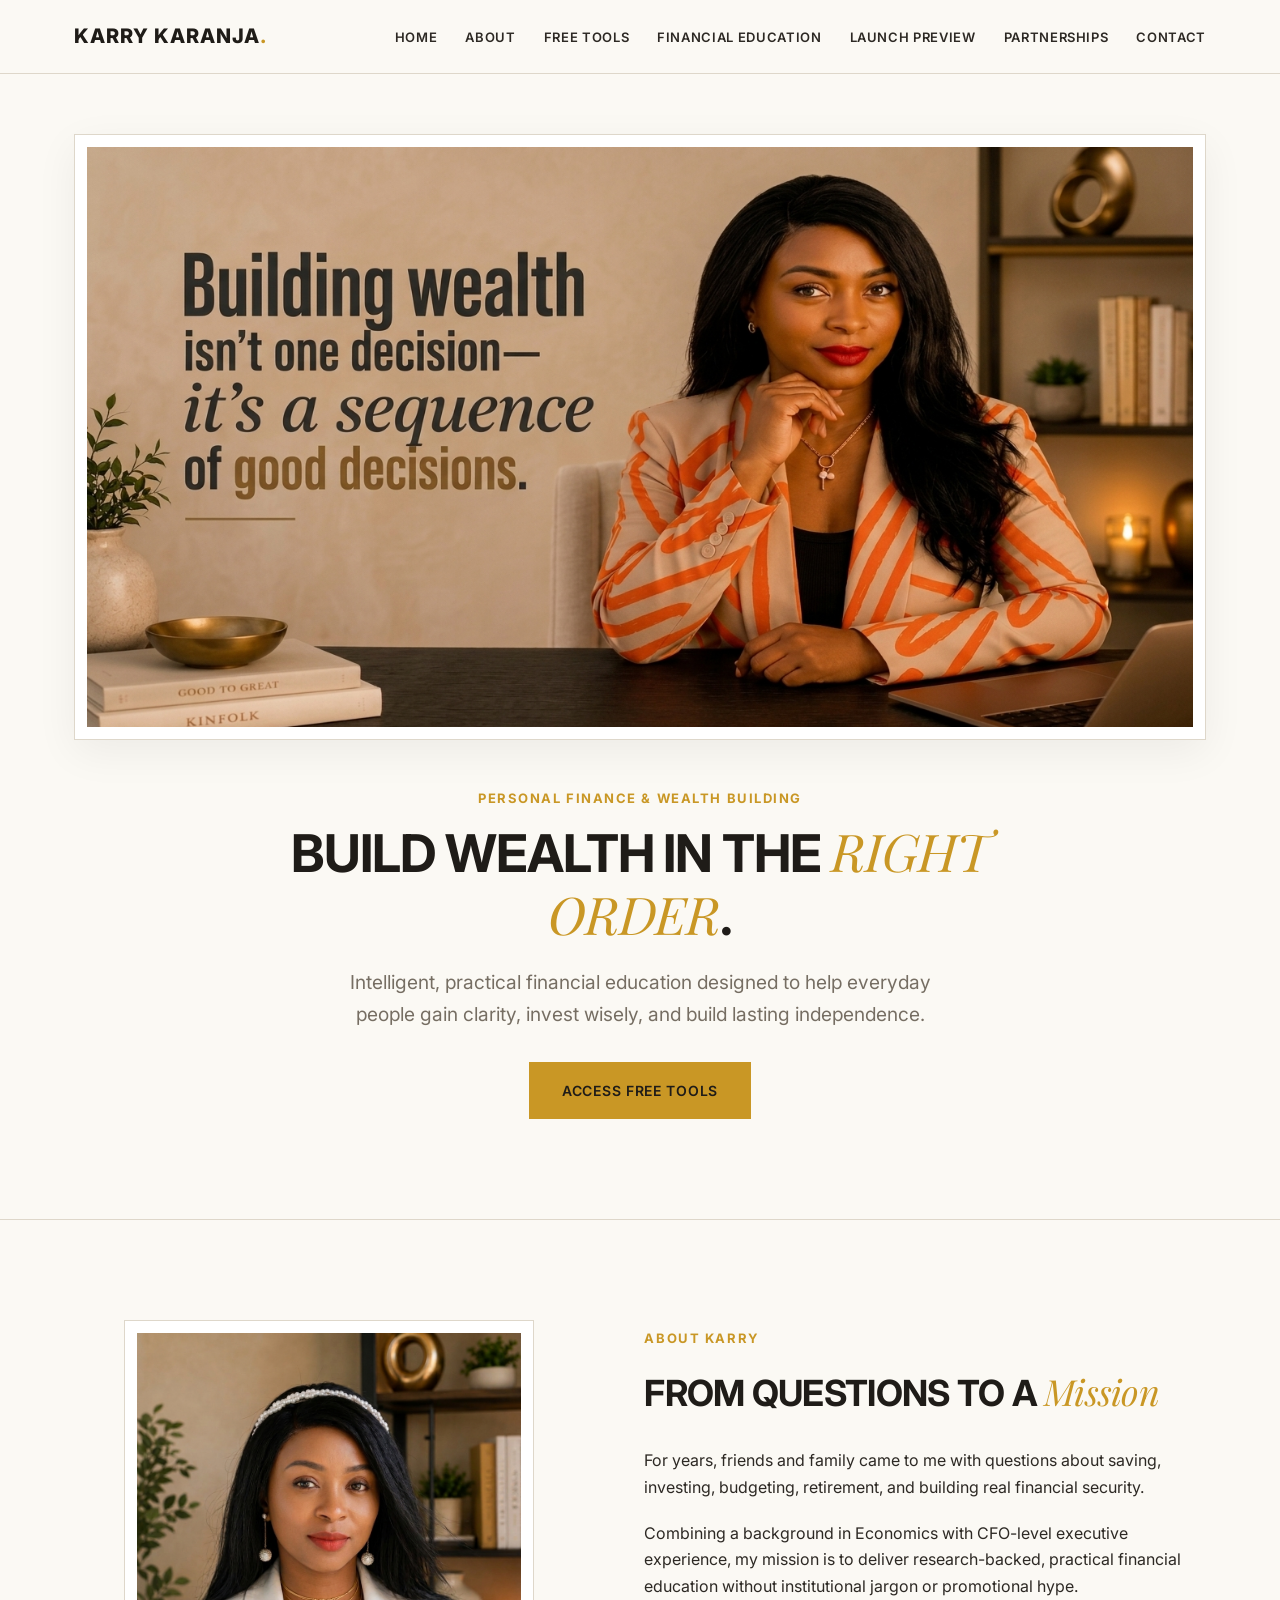
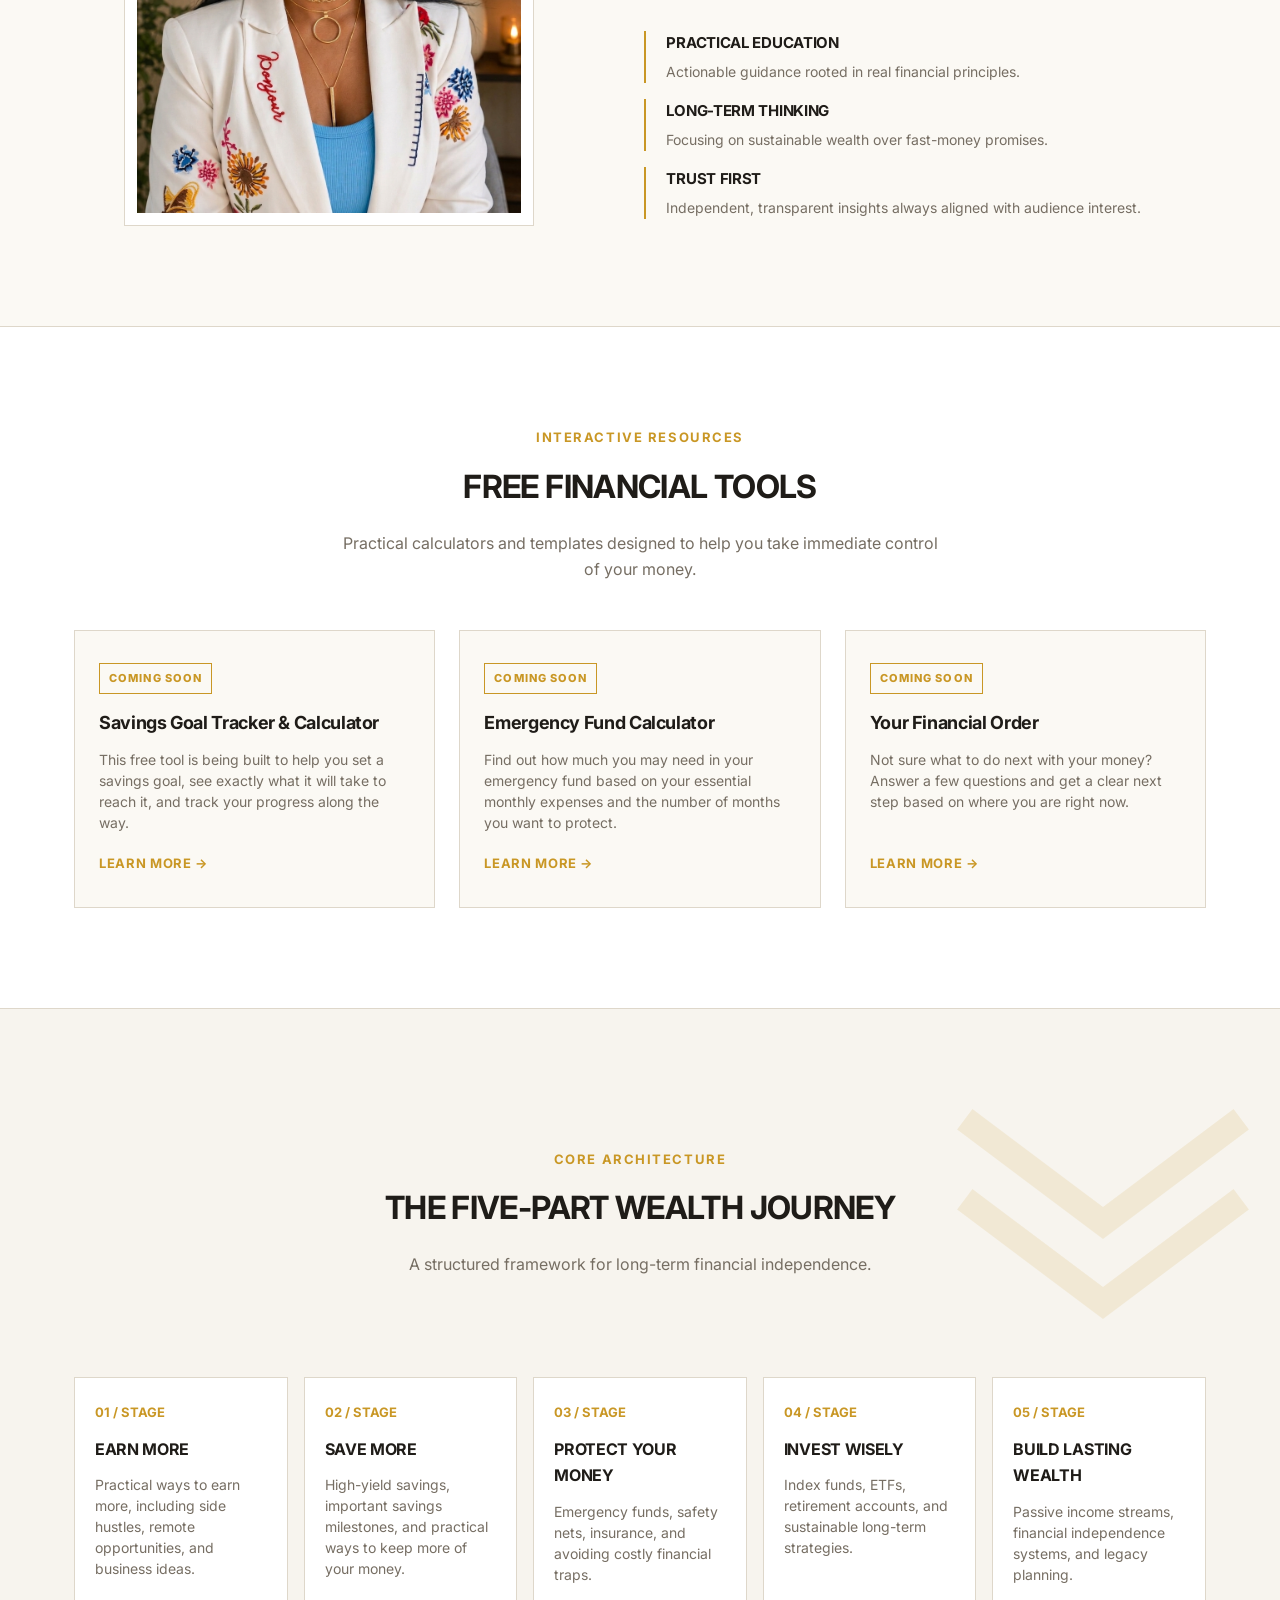
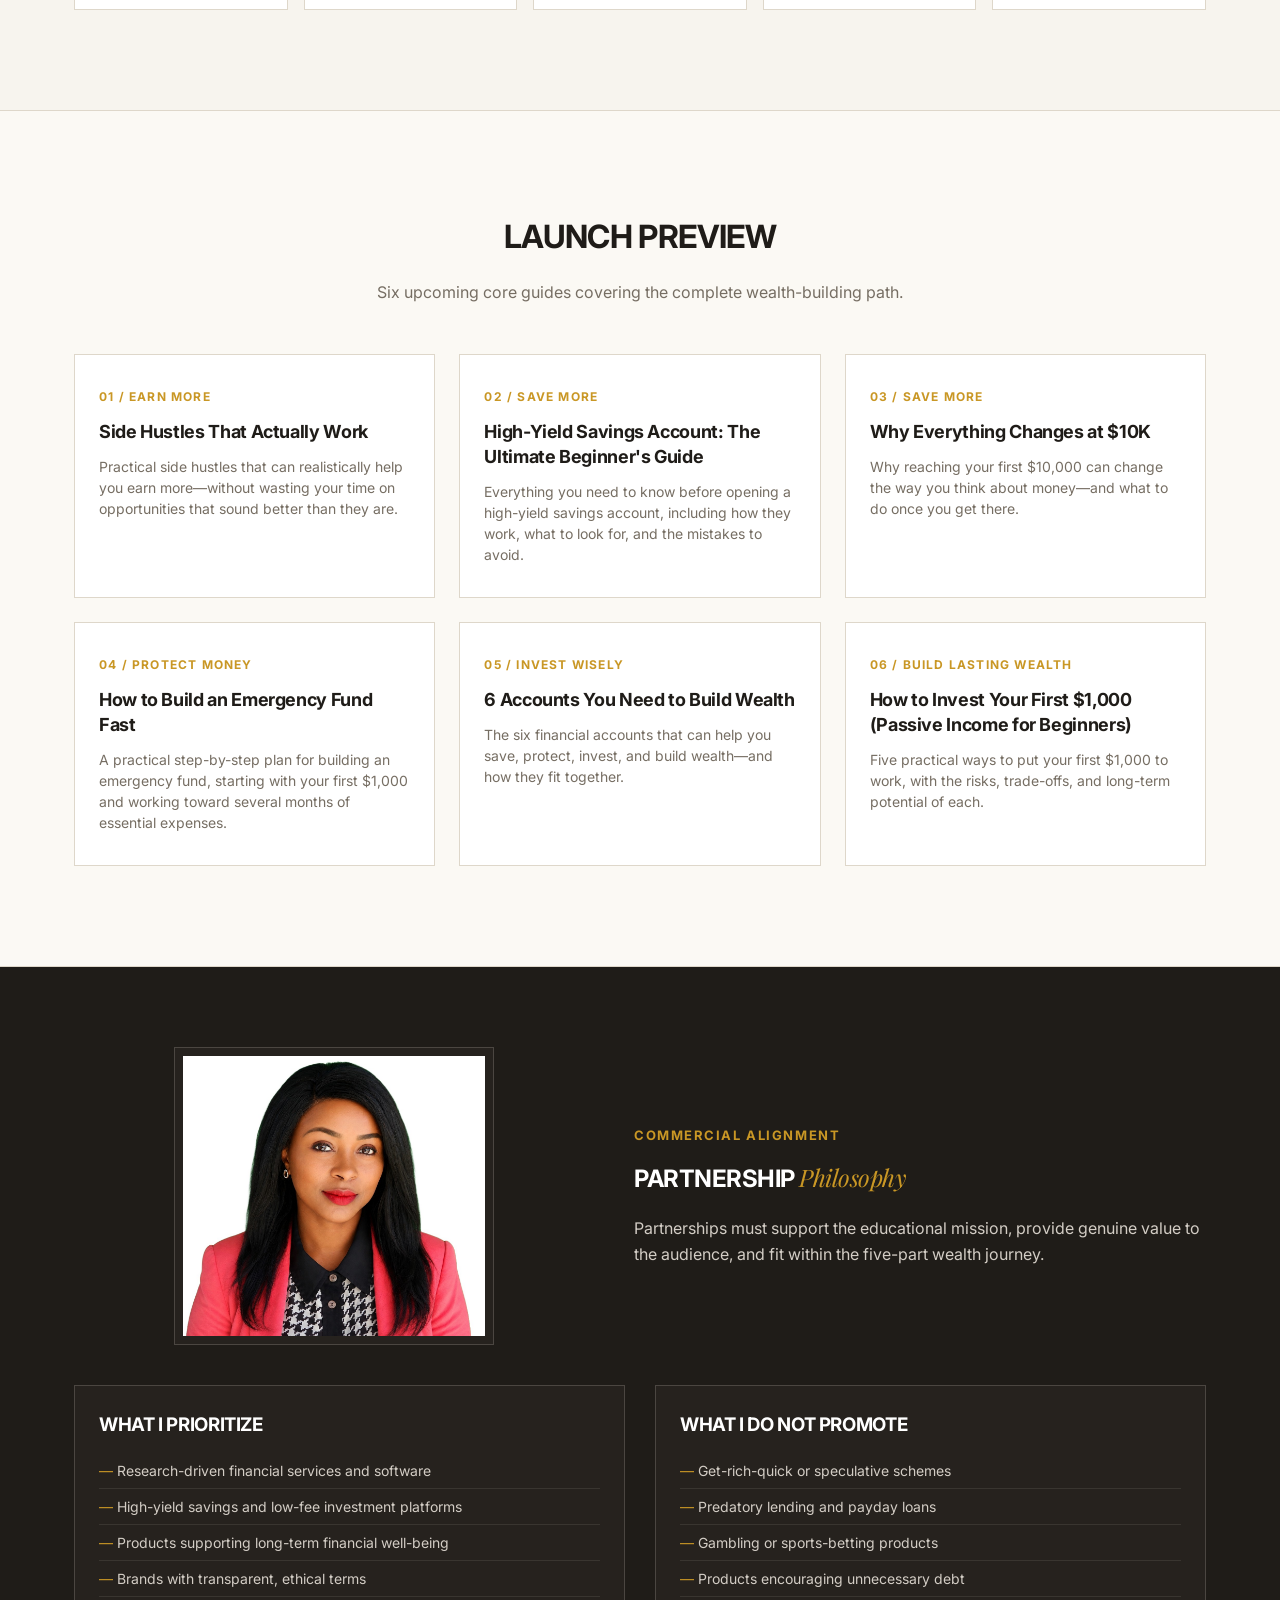
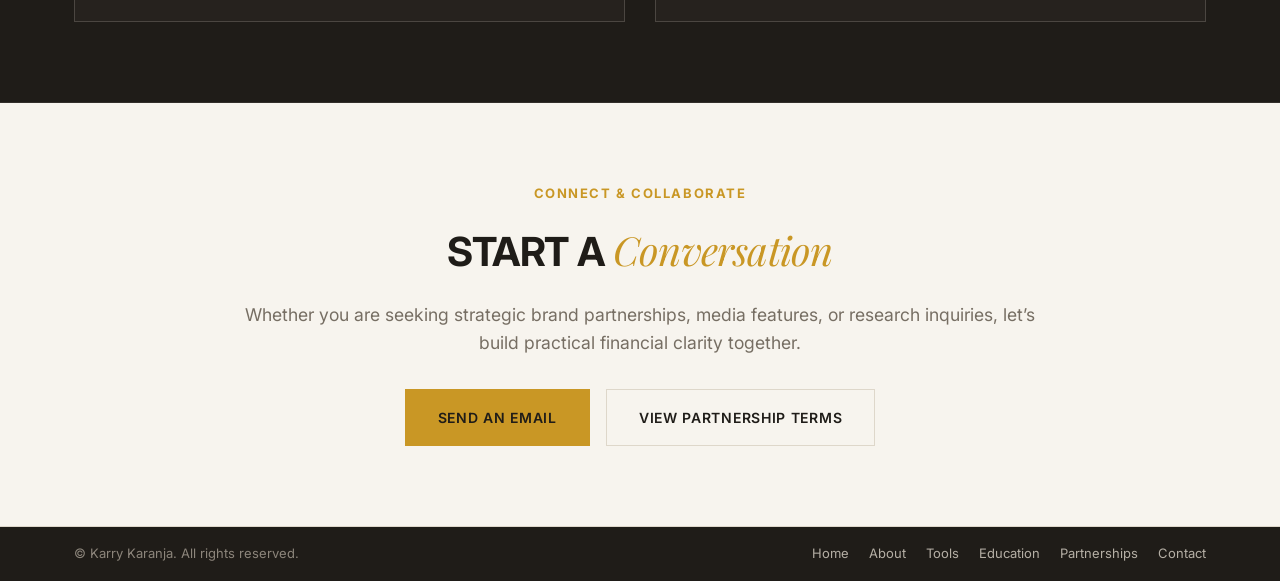
==== commit 2f915568: "Update index.html" ====
--- a/index.html
+++ b/index.html
@@ -1114,25 +1114,25 @@
                 </div>
 
                 <div class="resource-card fade-in stagger-3">
-                    <span class="resource-tag">02 / Save More</span>
+                    <span class="resource-tag">03 / Save More</span>
                     <h3>Why Everything Changes at $10K</h3>
                     <p>Why reaching your first $10,000 can change the way you think about money—and what to do once you get there.</p>
                 </div>
 
                 <div class="resource-card fade-in stagger-4">
-                    <span class="resource-tag">03 / Protect Money</span>
+                    <span class="resource-tag">04 / Protect Money</span>
                     <h3>How to Build an Emergency Fund Fast</h3>
                     <p>A practical step-by-step plan for building an emergency fund, starting with your first $1,000 and working toward several months of essential expenses.</p>
                 </div>
 
                 <div class="resource-card fade-in stagger-5">
-                    <span class="resource-tag">04 / Invest Wisely</span>
+                    <span class="resource-tag">05 / Invest Wisely</span>
                     <h3>6 Accounts You Need to Build Wealth</h3>
                     <p>The six financial accounts that can help you save, protect, invest, and build wealth—and how they fit together.</p>
                 </div>
 
                 <div class="resource-card fade-in stagger-6">
-                    <span class="resource-tag">05 / Build Lasting Wealth</span>
+                    <span class="resource-tag">06 / Build Lasting Wealth</span>
                     <h3>How to Invest Your First $1,000 (Passive Income for Beginners)</h3>
                     <p>Five practical ways to put your first $1,000 to work, with the risks, trade-offs, and long-term potential of each.</p>
                 </div>
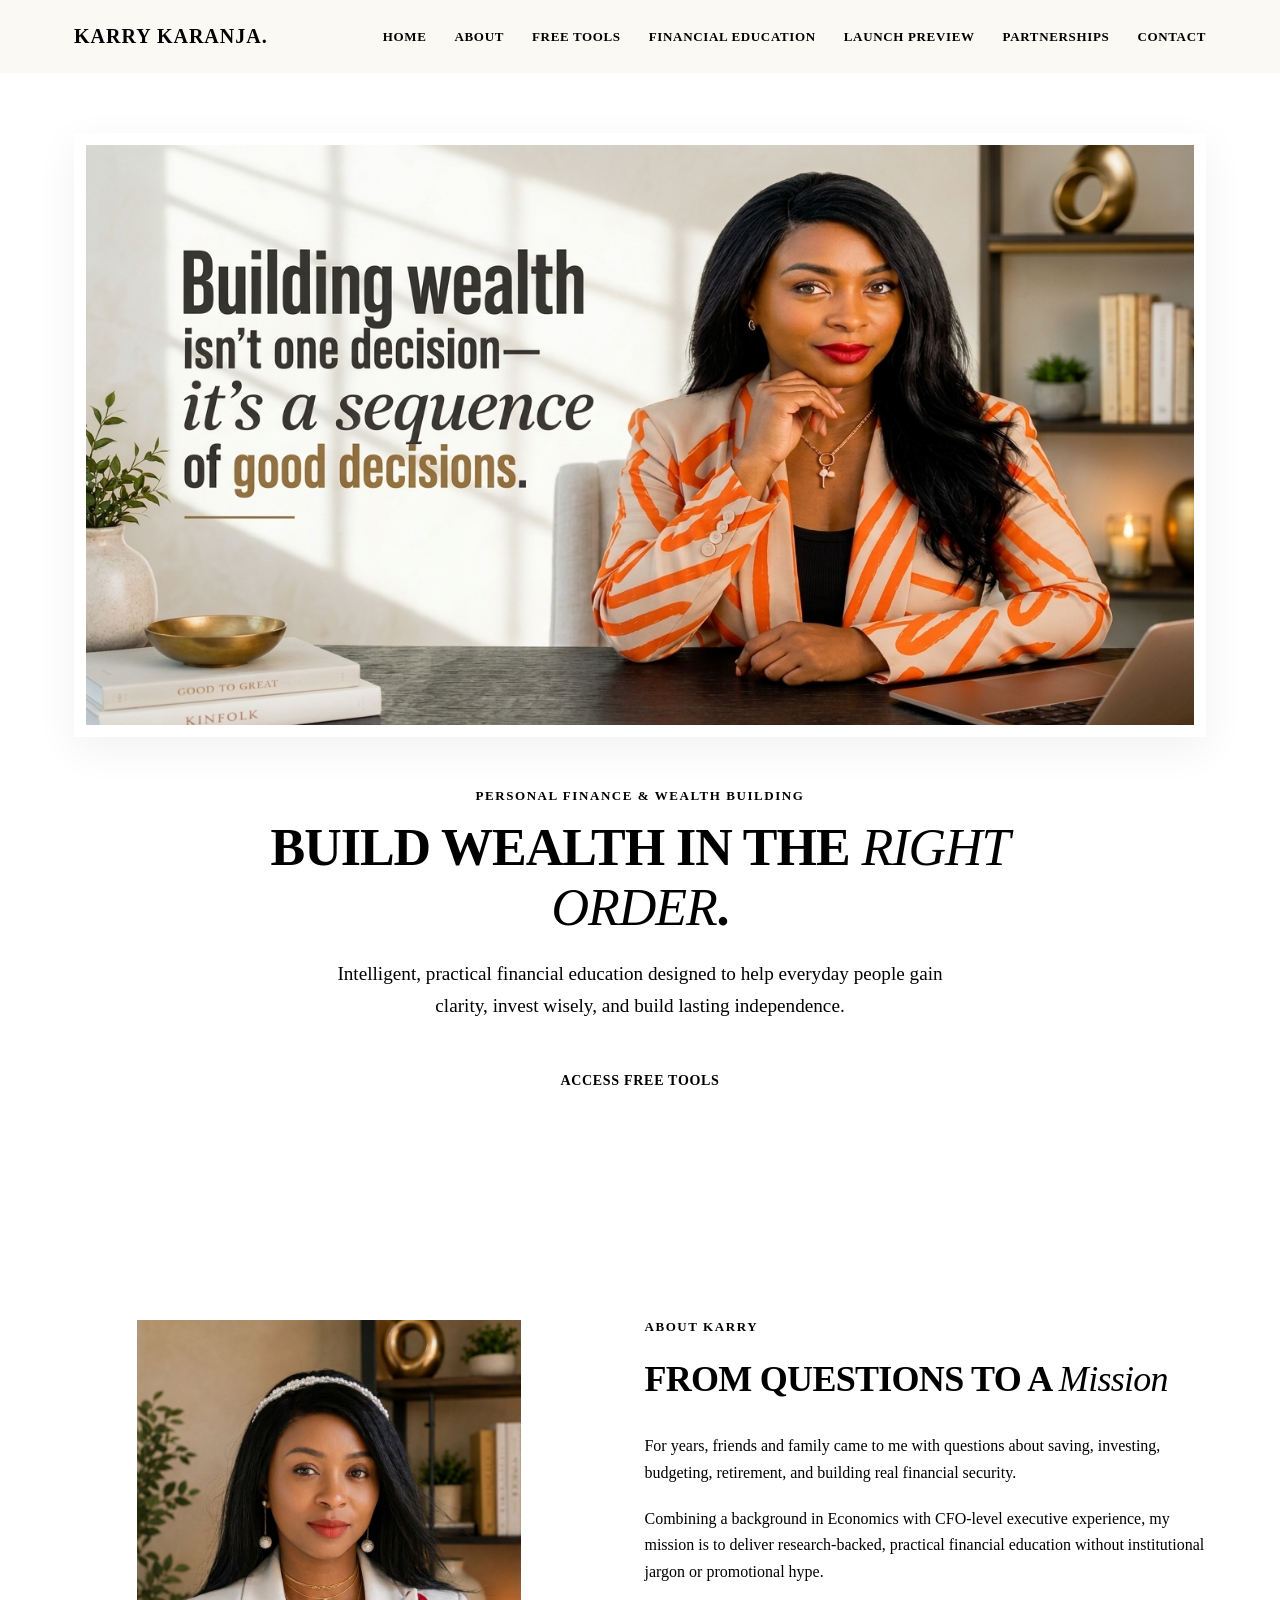
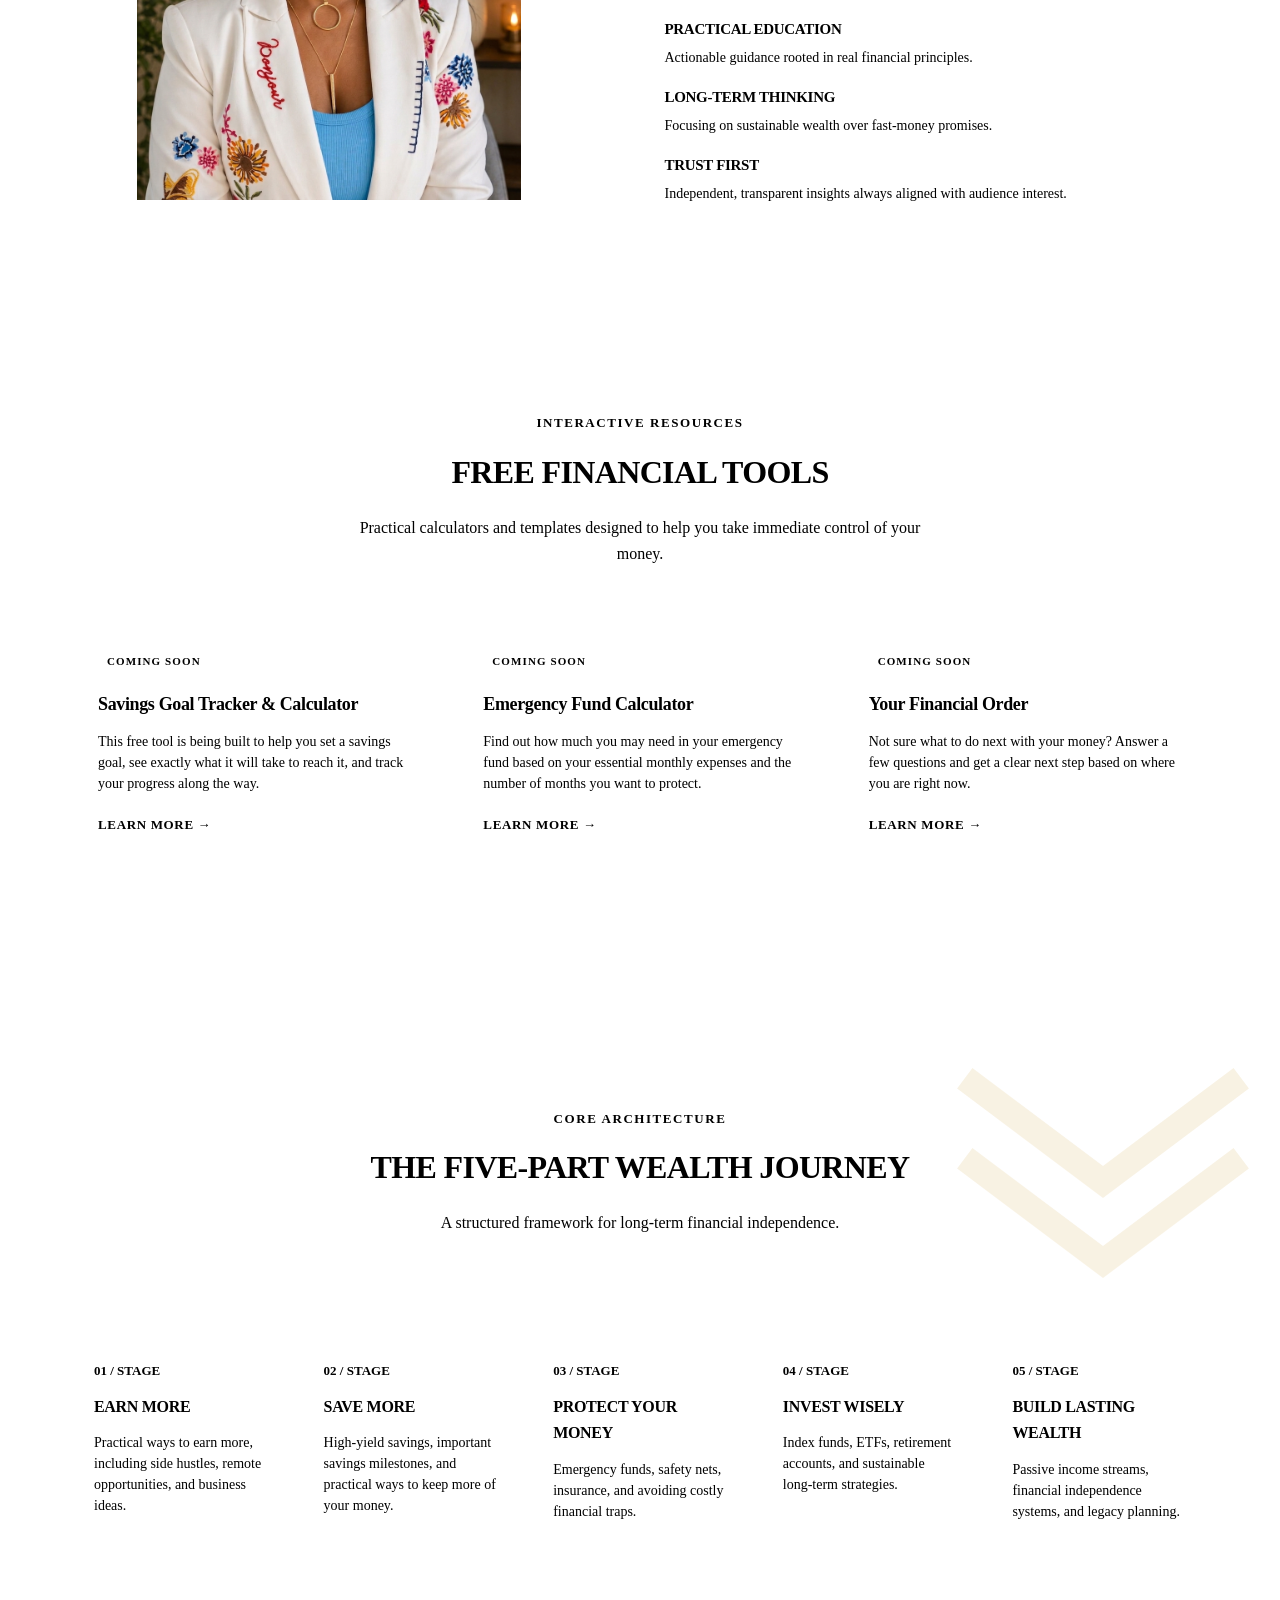
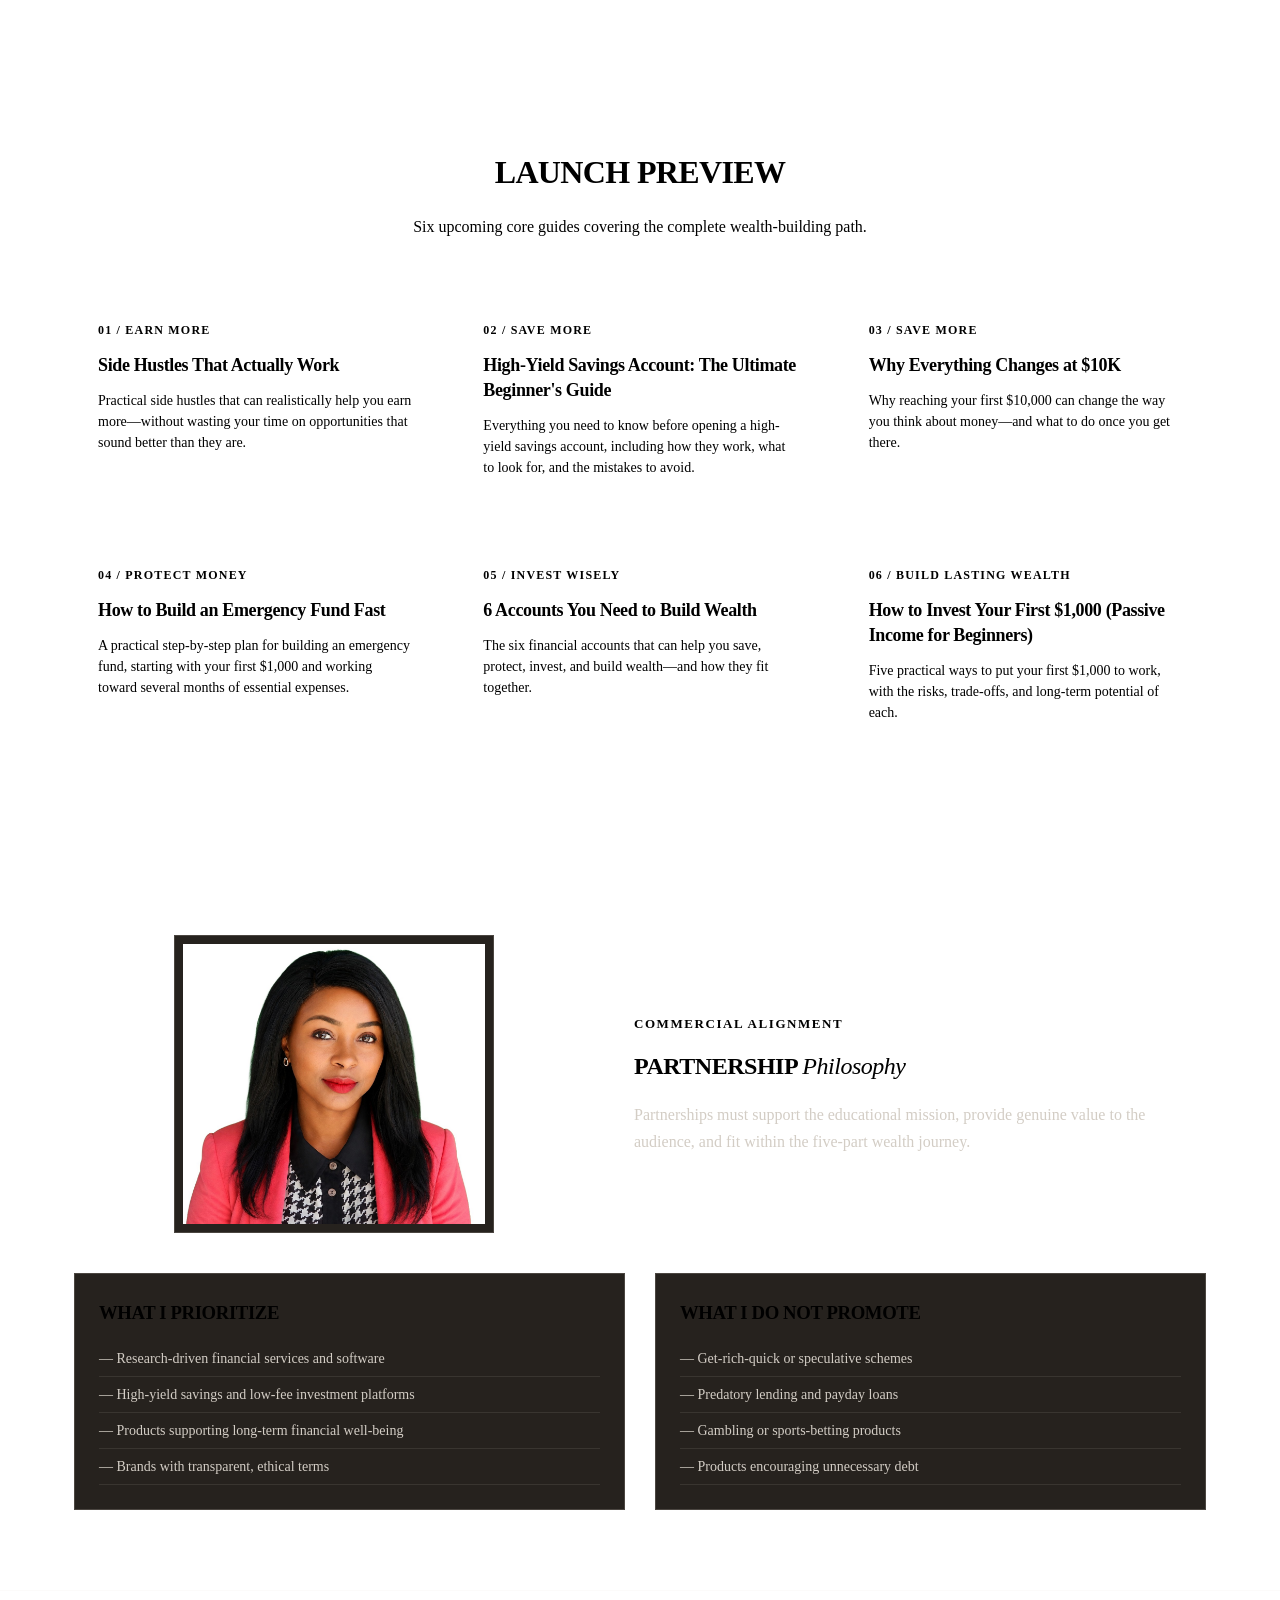
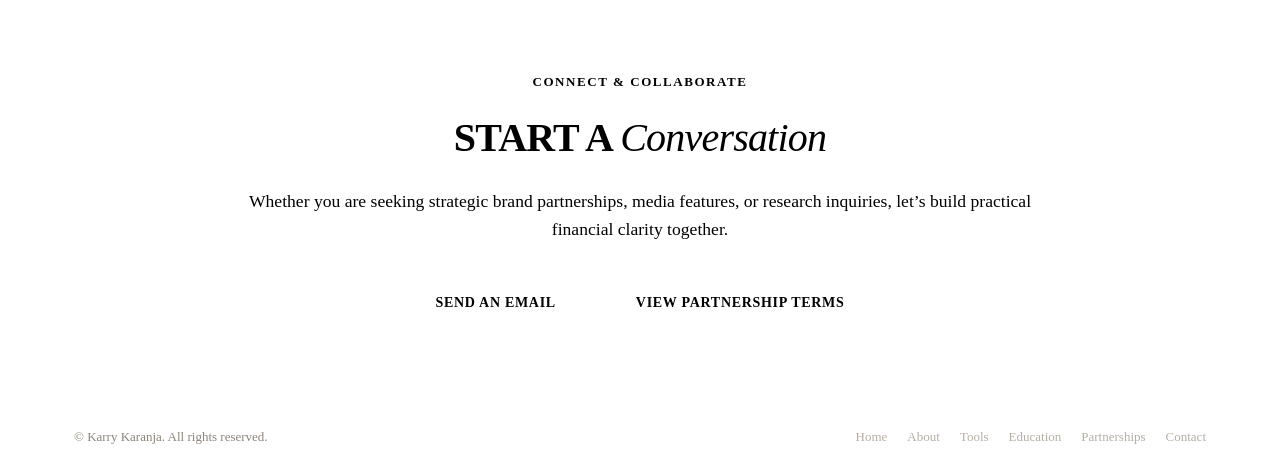
==== commit d686dc05: "Update index.html" ====
--- a/index.html
+++ b/index.html
@@ -3,6 +3,7 @@
 <head>
     <meta charset="UTF-8">
     <meta name="viewport" content="width=device-width, initial-scale=1.0">
+    <meta name="fo-verify" content="9a916495-dd48-448e-8b74-fc2aad7c1af6" />
     <title>Karry Karanja — Personal Finance & Wealth Building</title>
 
     <!-- Google Fonts -->
@@ -14,7 +15,7 @@
         /* ----------------------------------------------------
            1. BRAND COLOUR SYSTEM
         ---------------------------------------------------- */
-        :root {
+        : root {
             --mustard: #C99725;
             --ivory: #FBF9F4;
             --white: #FFFFFF;
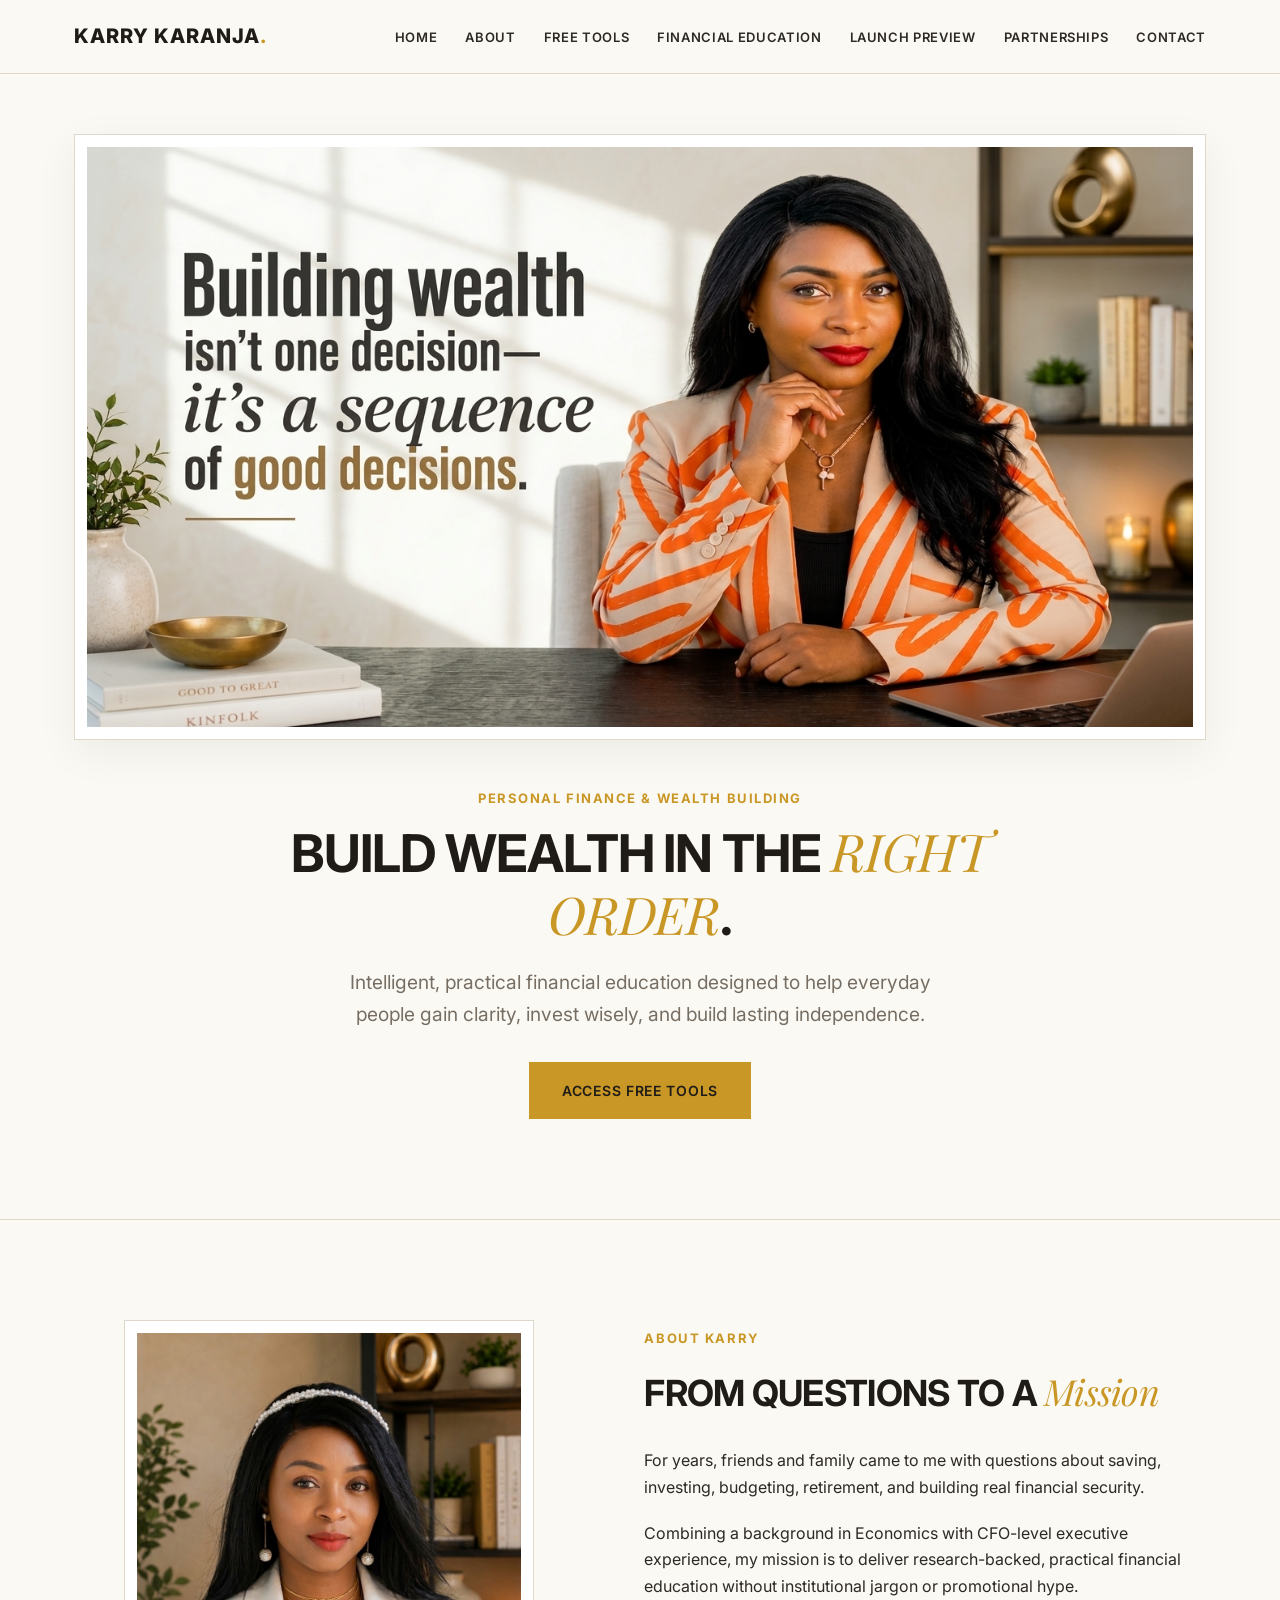
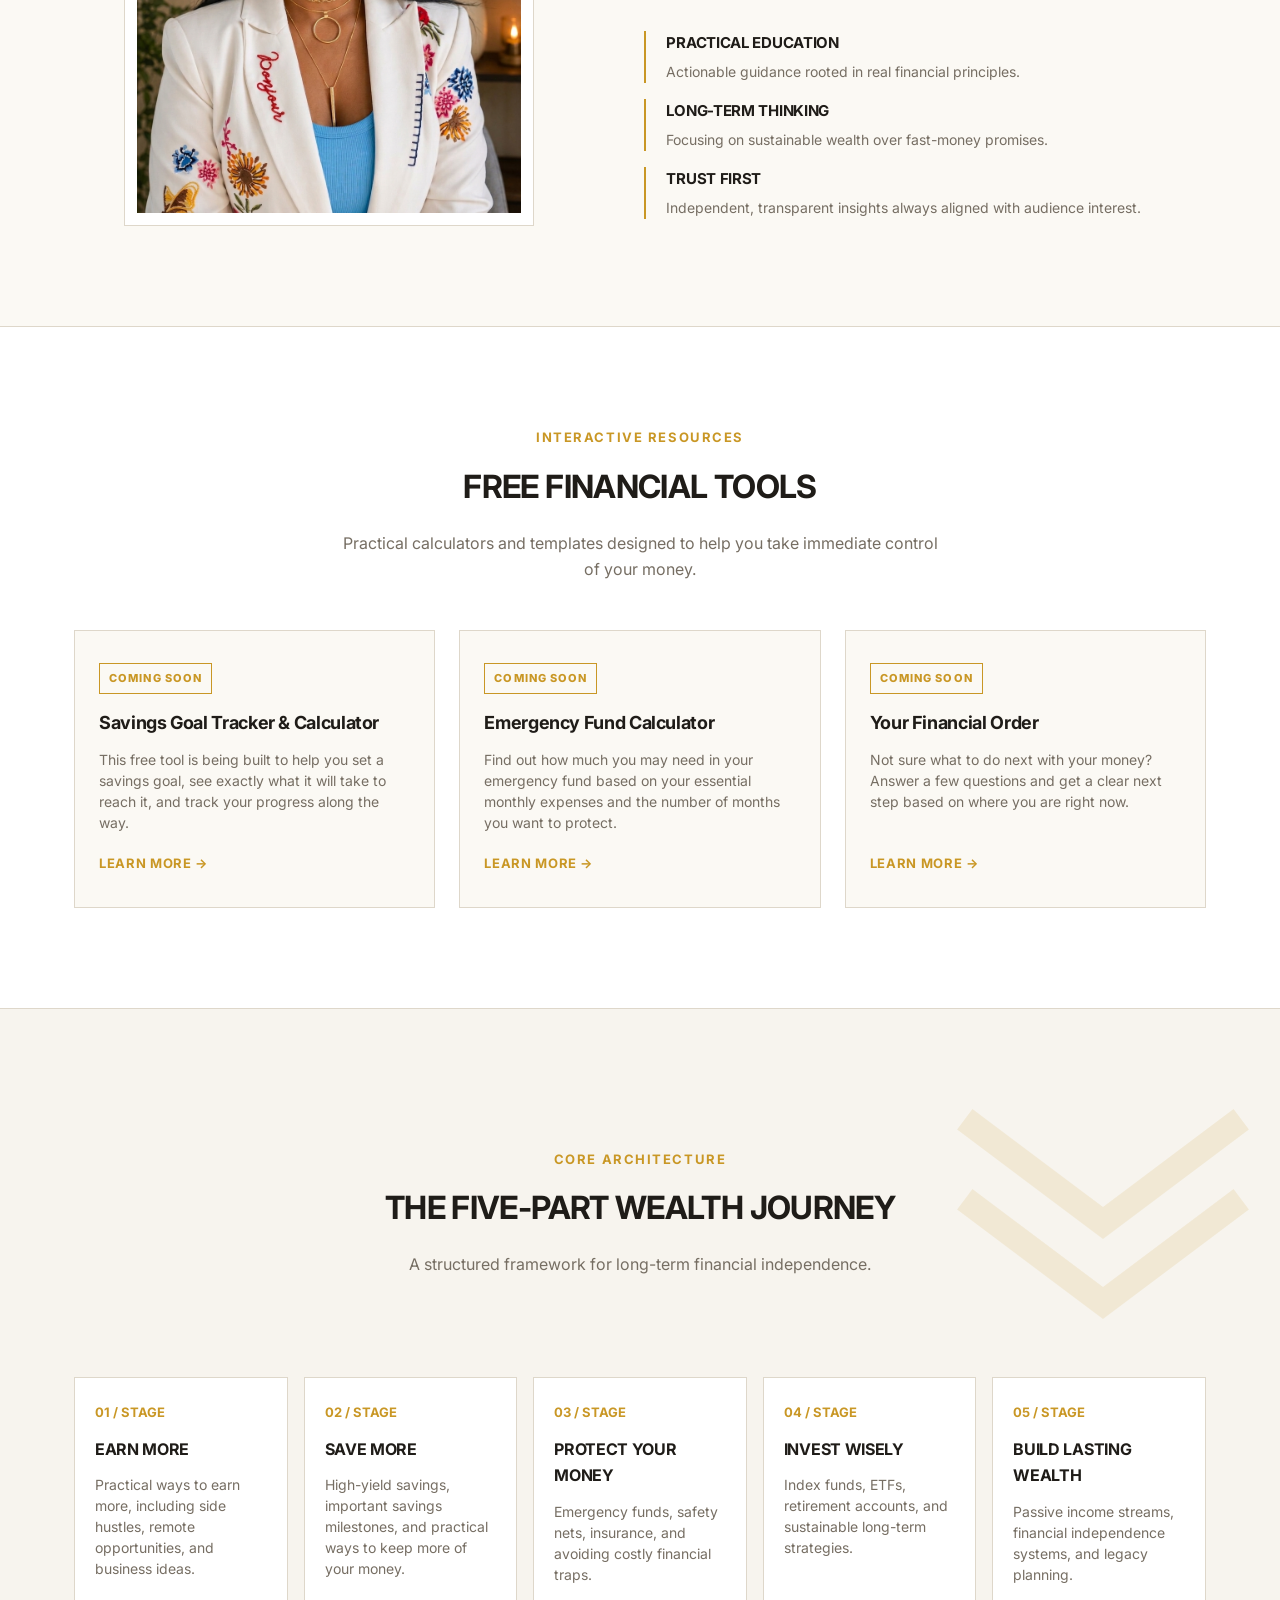
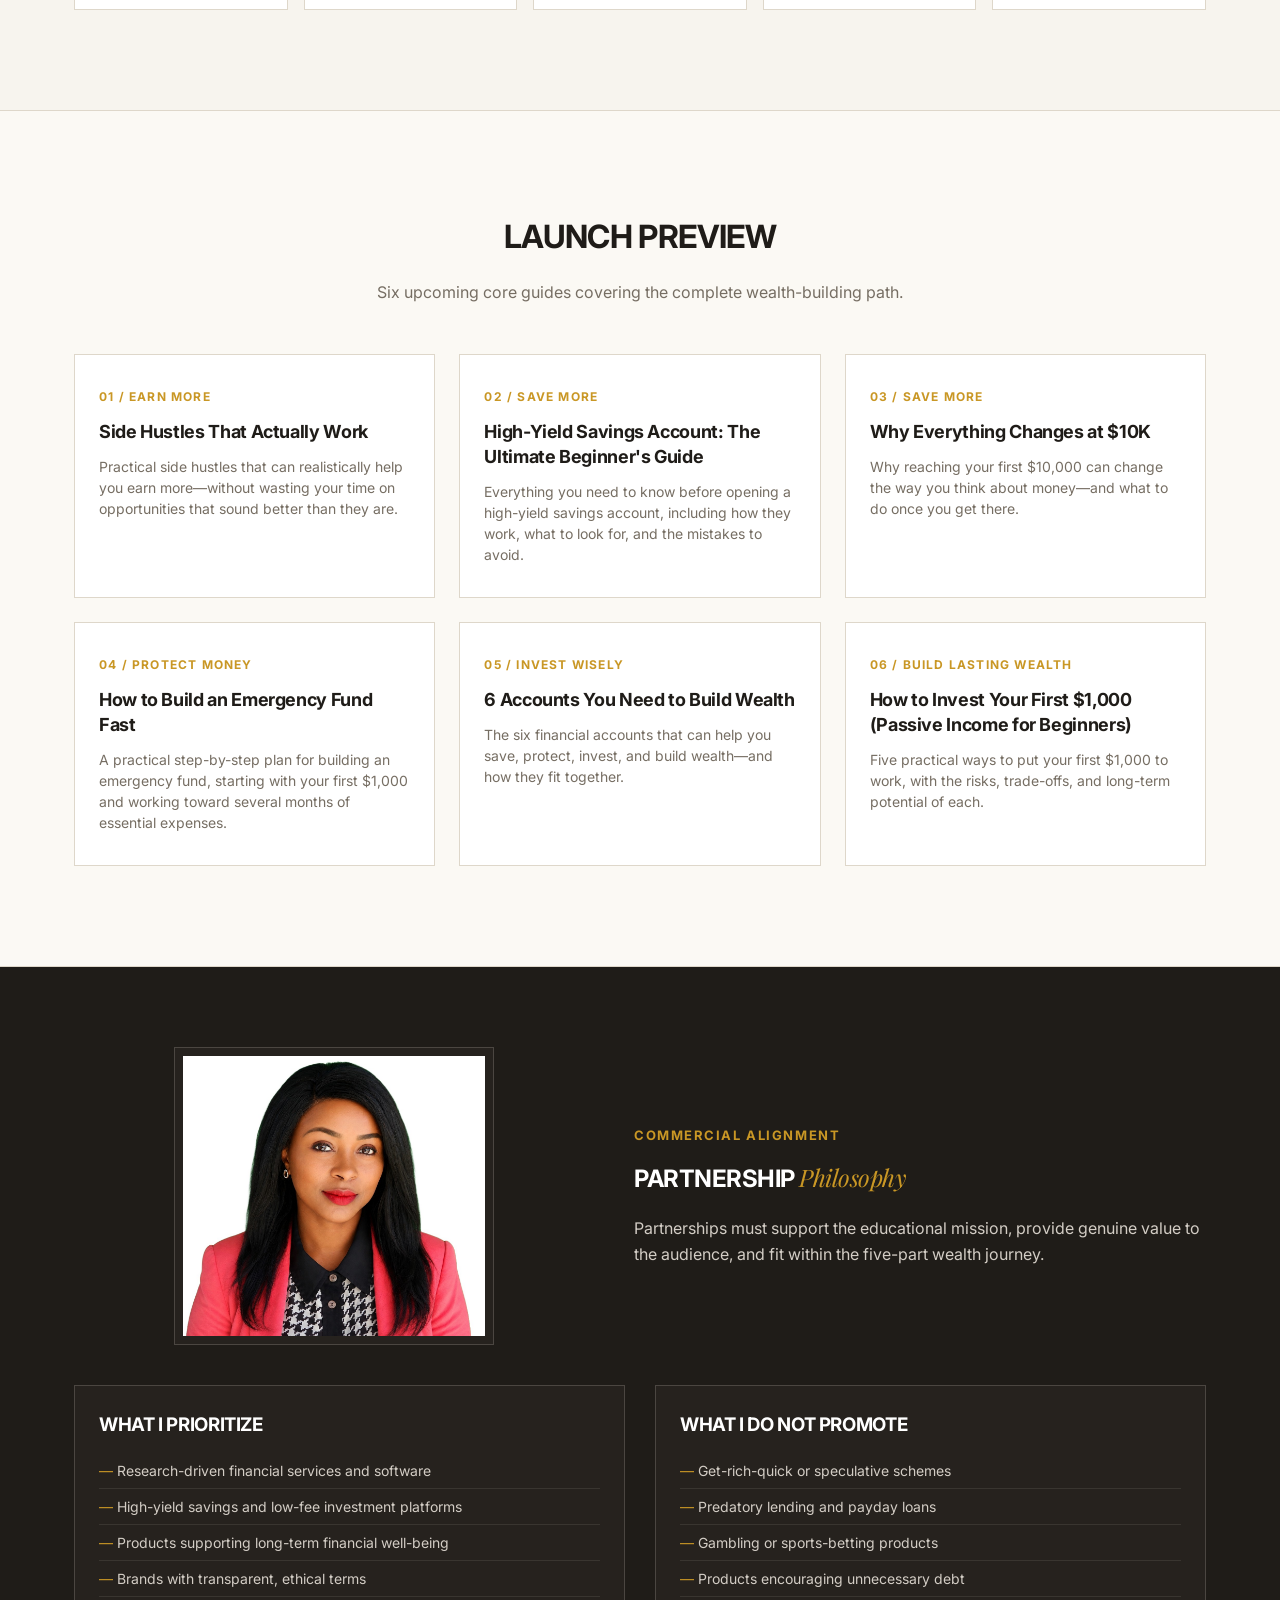
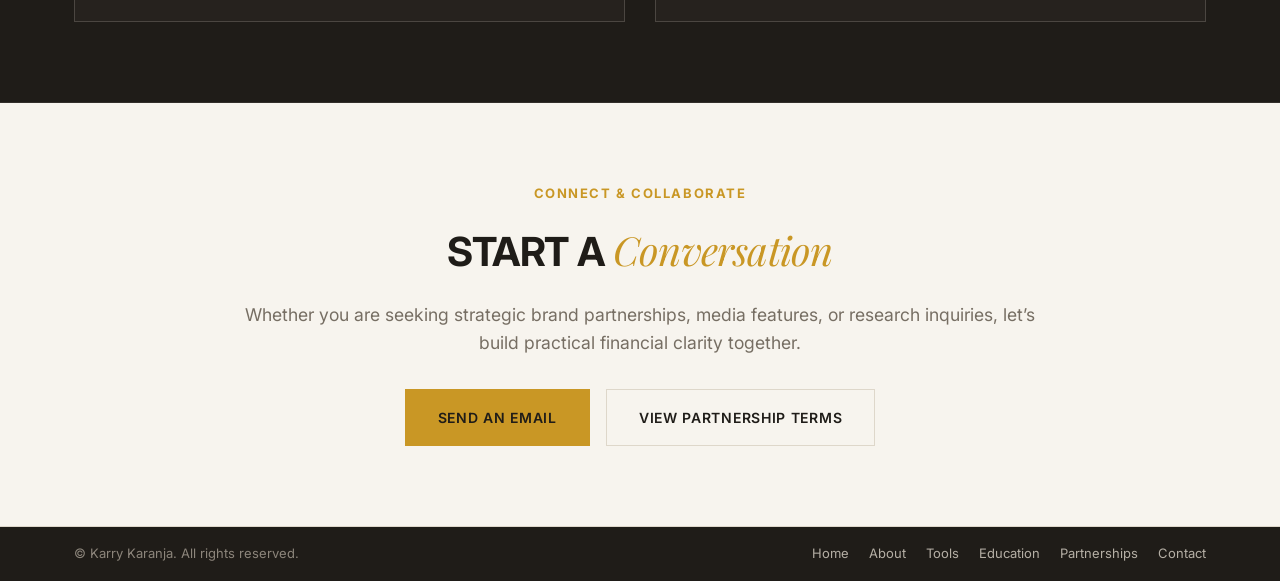
==== commit d332e216: "Update index.html" ====
--- a/index.html
+++ b/index.html
@@ -15,7 +15,7 @@
         /* ----------------------------------------------------
            1. BRAND COLOUR SYSTEM
         ---------------------------------------------------- */
-        : root {
+        :root {
             --mustard: #C99725;
             --ivory: #FBF9F4;
             --white: #FFFFFF;
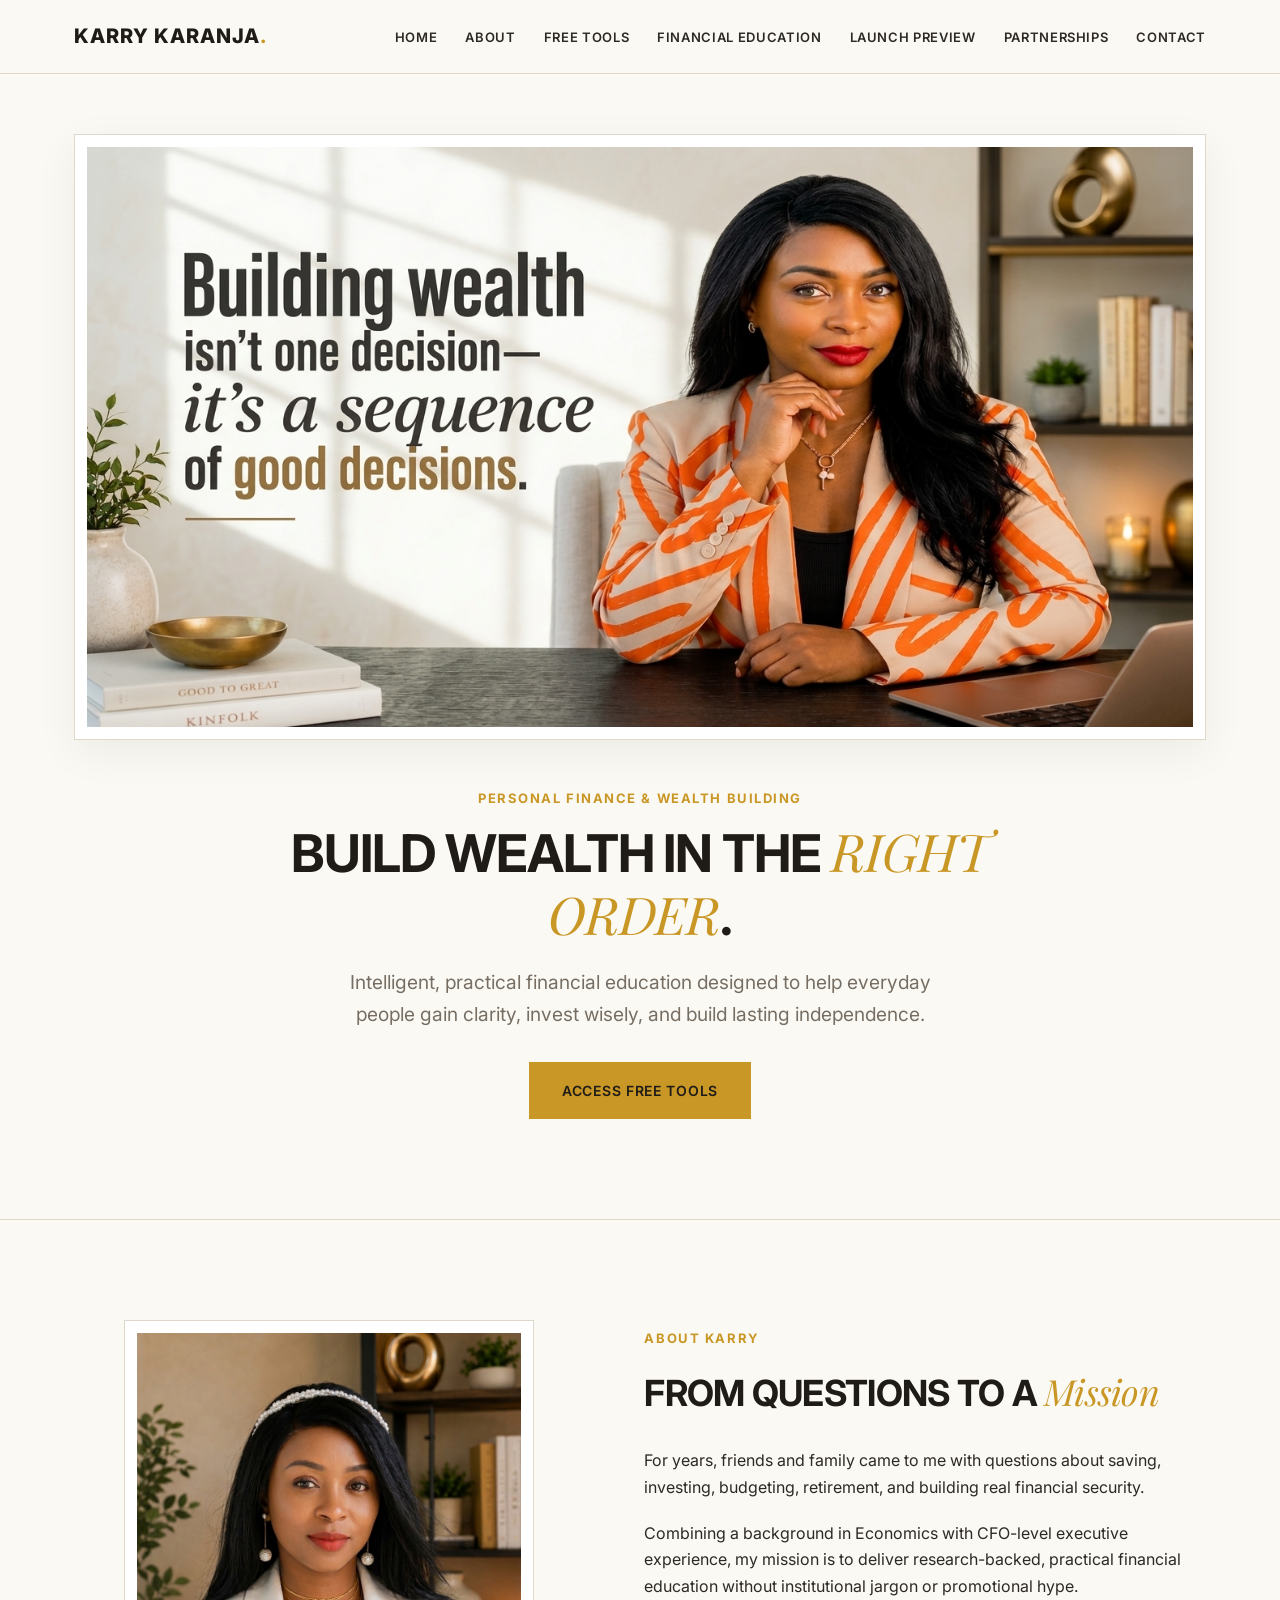
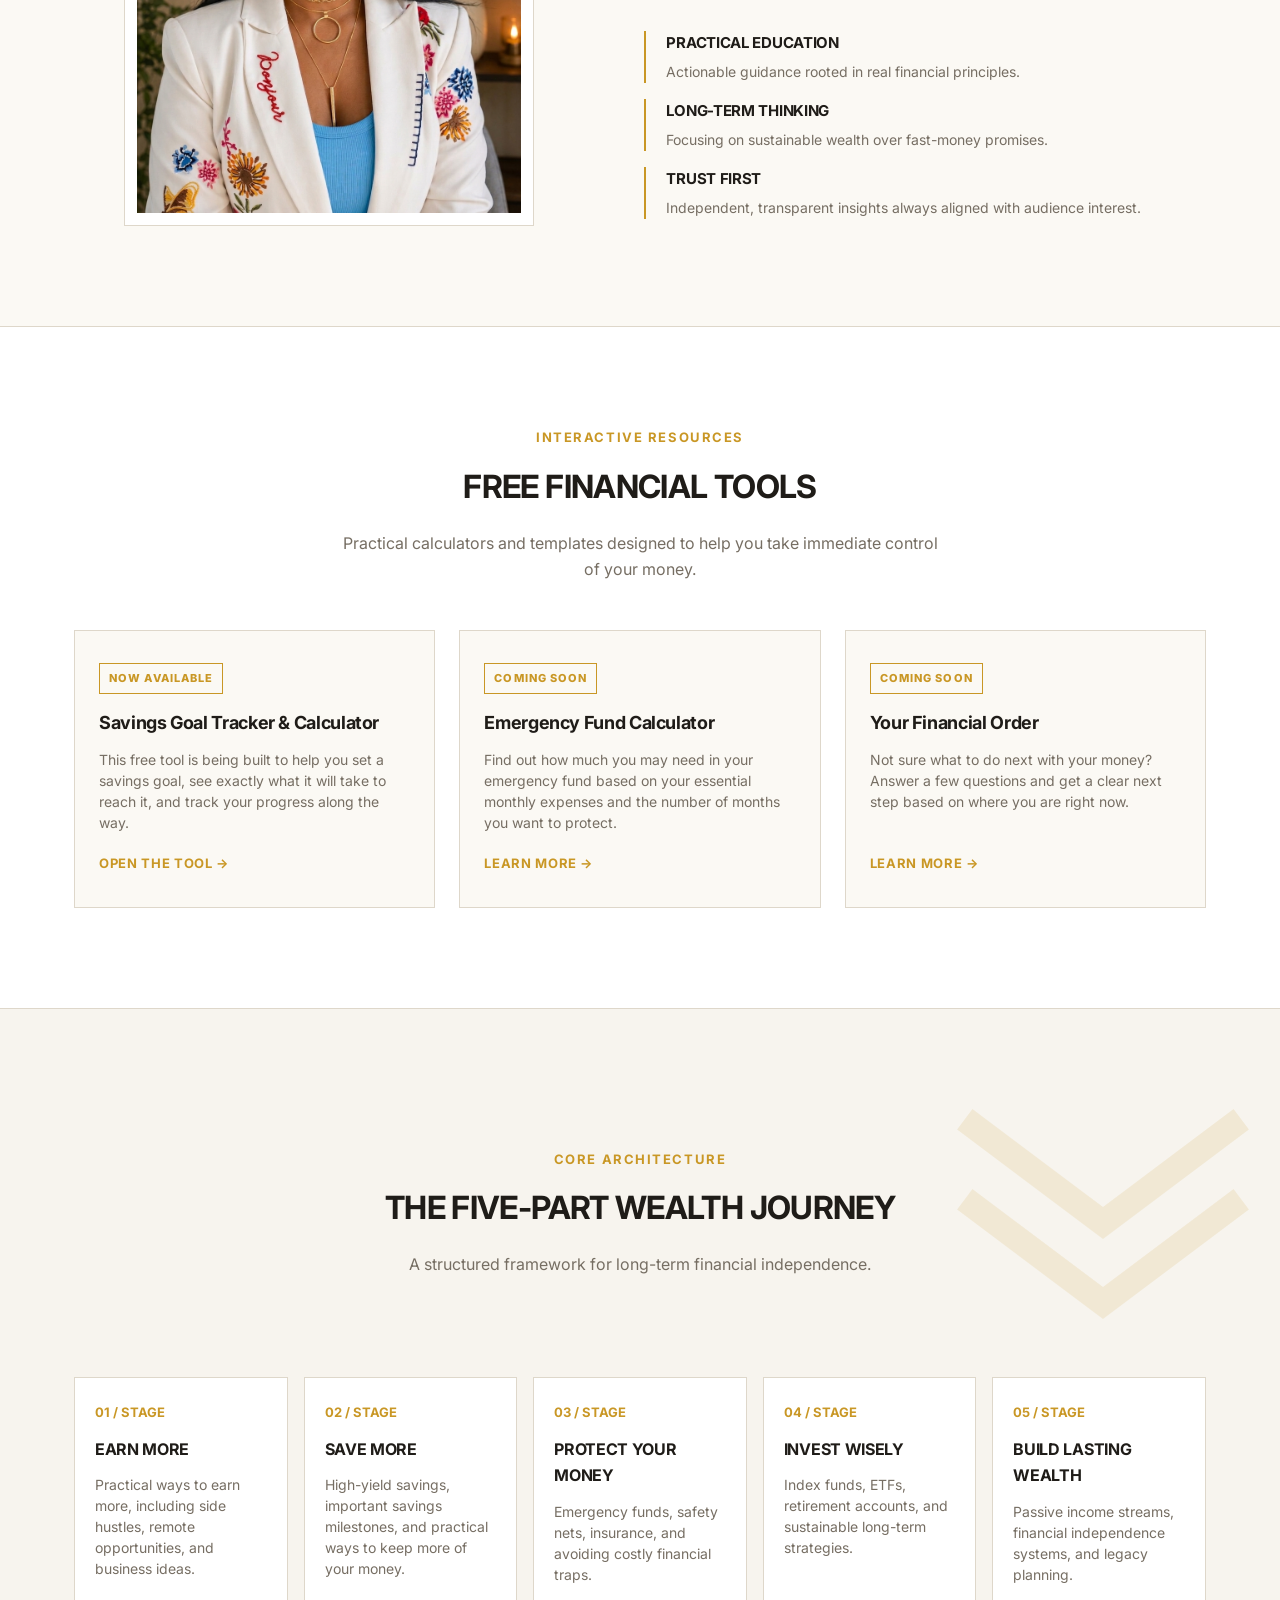
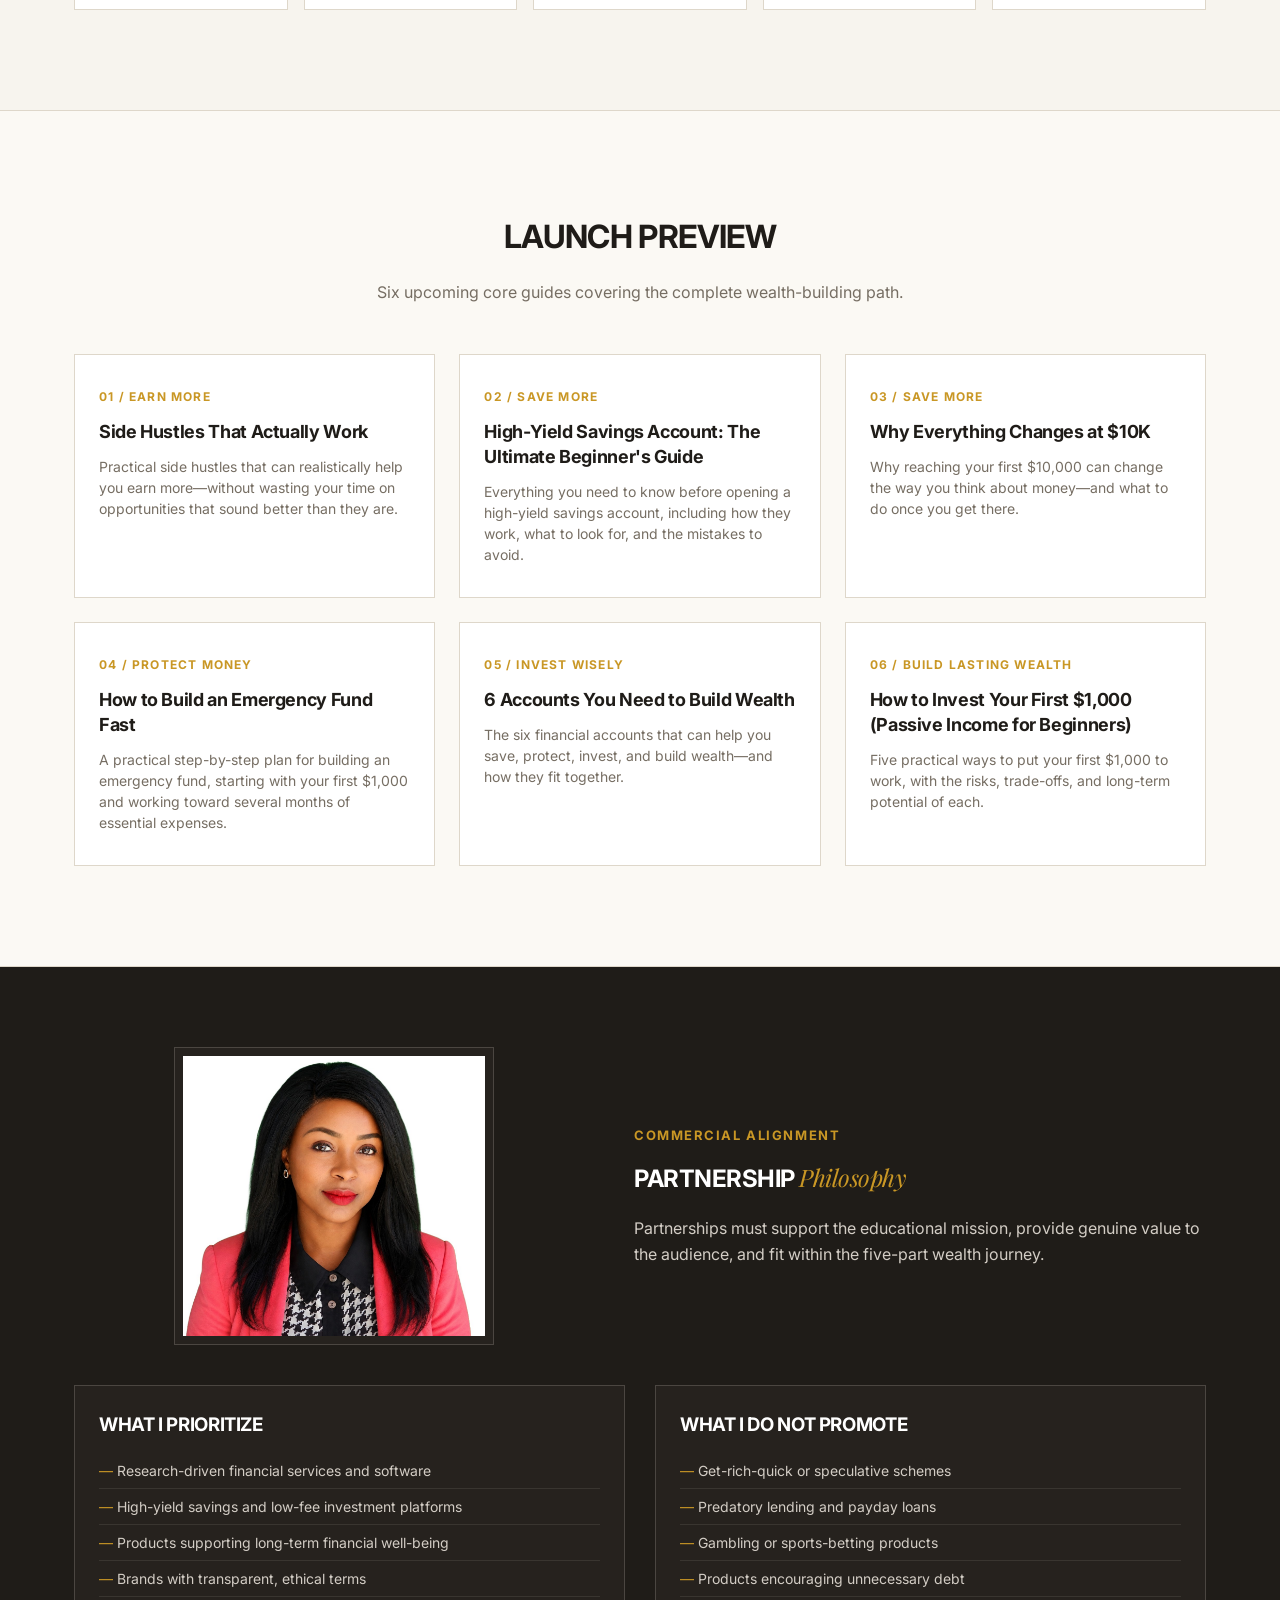
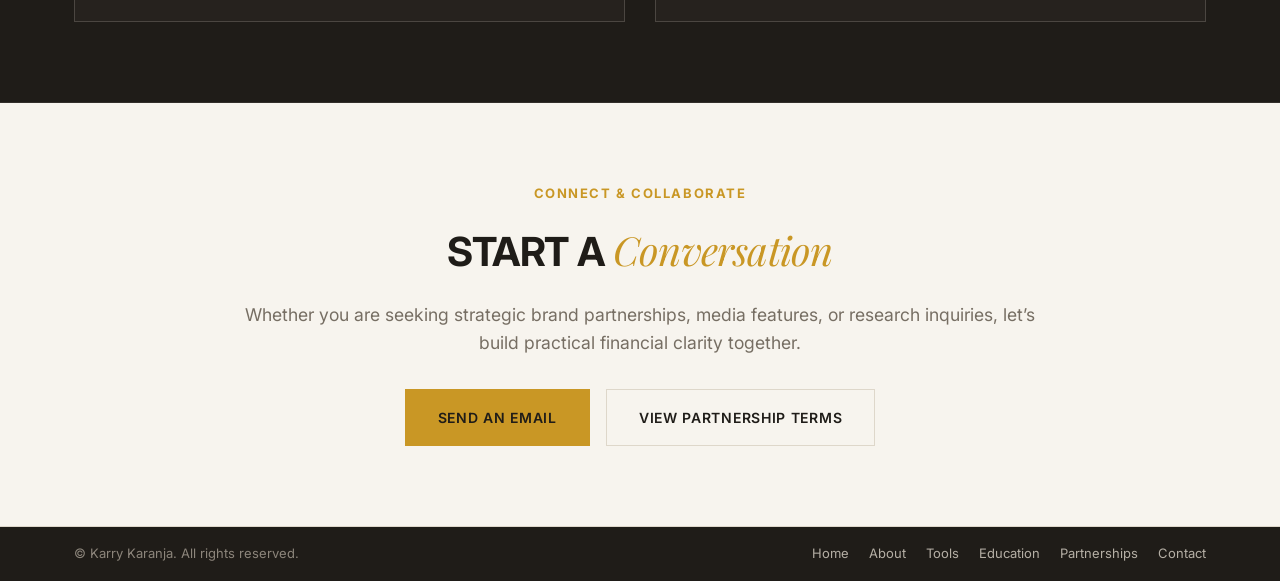
==== commit 74b6bc56: "Add files via upload" ====
--- a/index.html
+++ b/index.html
@@ -3,7 +3,6 @@
 <head>
     <meta charset="UTF-8">
     <meta name="viewport" content="width=device-width, initial-scale=1.0">
-    <meta name="fo-verify" content="9a916495-dd48-448e-8b74-fc2aad7c1af6" />
     <title>Karry Karanja — Personal Finance & Wealth Building</title>
 
     <!-- Google Fonts -->
@@ -943,7 +942,7 @@
             <ul class="nav-links" id="mainNavigation">
                 <li><a href="#home">Home</a></li>
                 <li><a href="#about">About</a></li>
-                <li><a href="#tools">Free Tools</a></li>
+                <li><a href="#tools">Free Tools</a></li>
                 <li><a href="#education">Financial Education</a></li>
                 <li><a href="#preview">Launch Preview</a></li>
                 <li><a href="#partnerships">Partnerships</a></li>
@@ -1017,11 +1016,11 @@
             <div class="tools-grid">
                 <div class="tool-card fade-in stagger-1">
                     <div>
-                        <span class="tool-status">Coming Soon</span>
+                    <span class="tool-status">Now Available</span>
                         <h3>Savings Goal Tracker &amp; Calculator</h3>
                         <p>This free tool is being built to help you set a savings goal, see exactly what it will take to reach it, and track your progress along the way.</p>
                     </div>
-                    <a href="#" class="tool-link" data-tool="savings">Learn More →</a>
+                    <a href="savings-goal-tracker.html" class="tool-link">Open the tool →</a>
                 </div>
 
                 <div class="tool-card fade-in stagger-2">
@@ -1346,4 +1345,4 @@
         });
     </script>
 </body>
-</html>
+</html>
